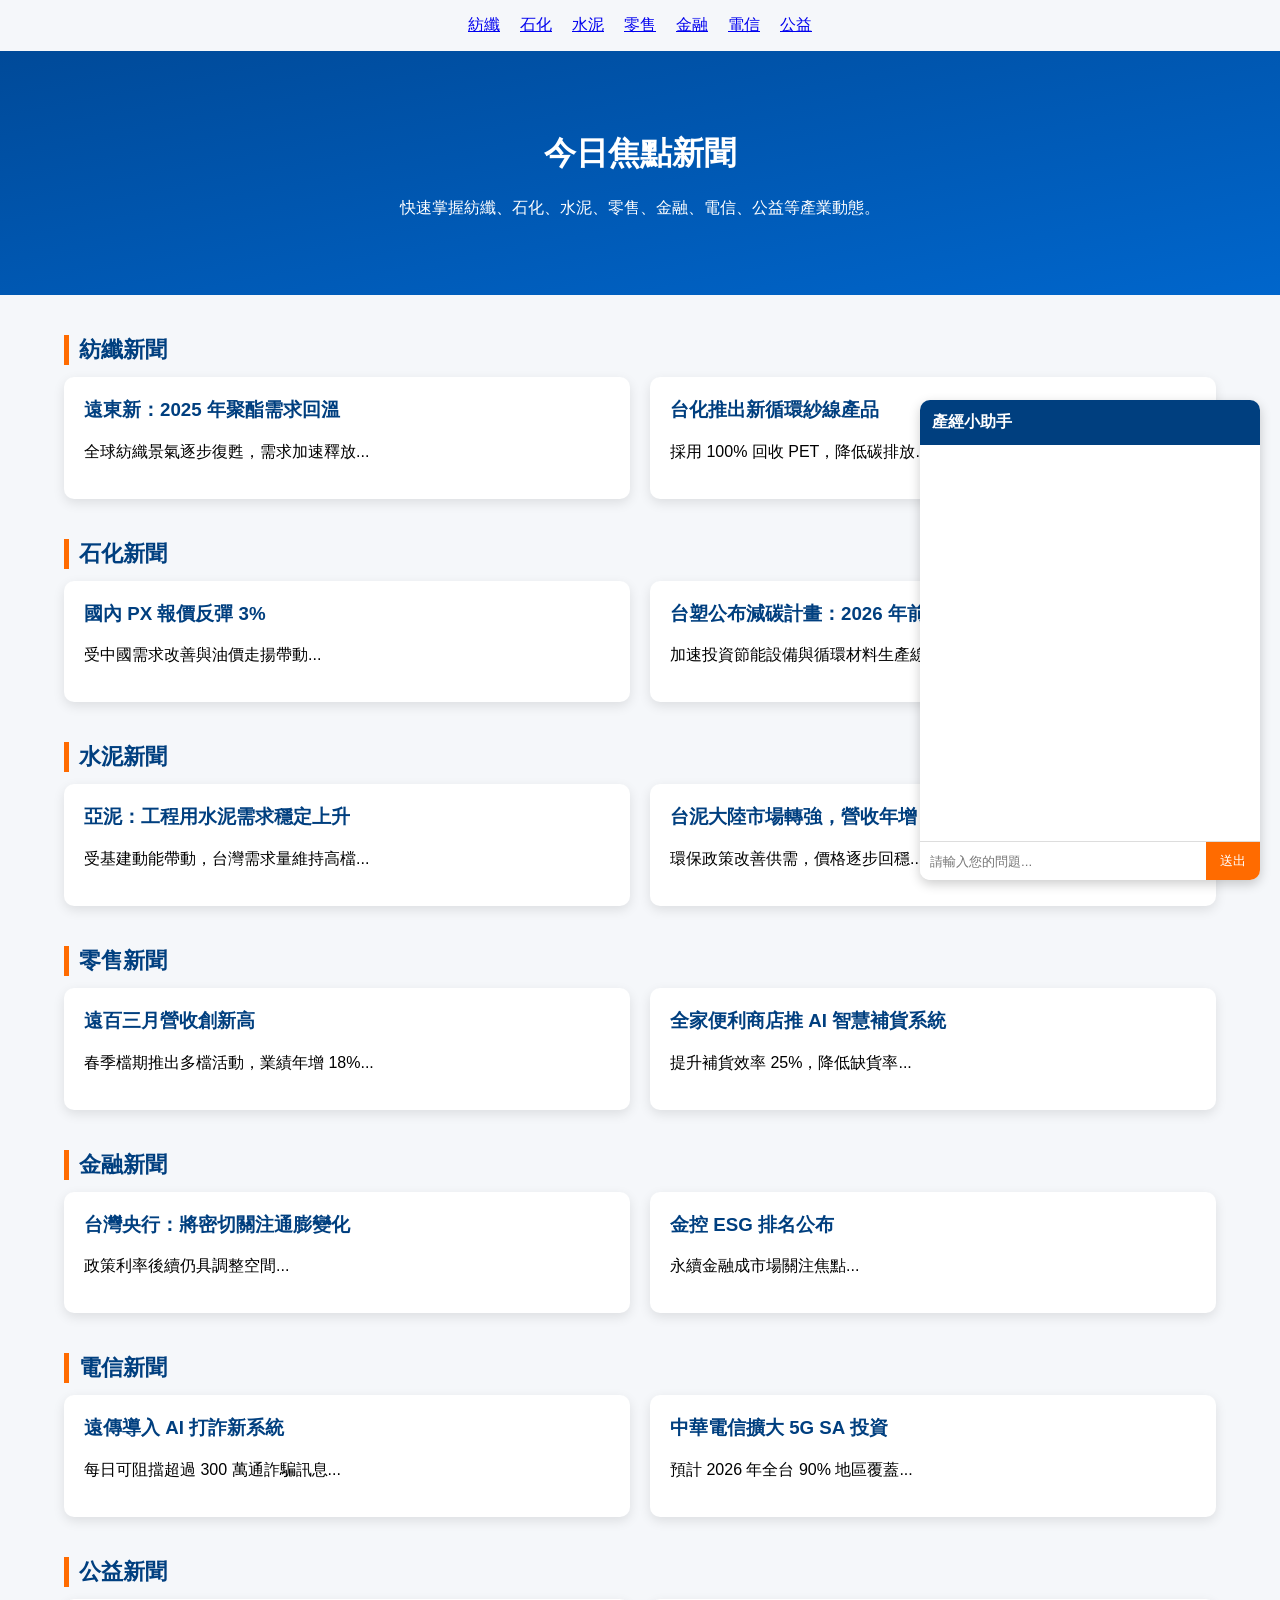
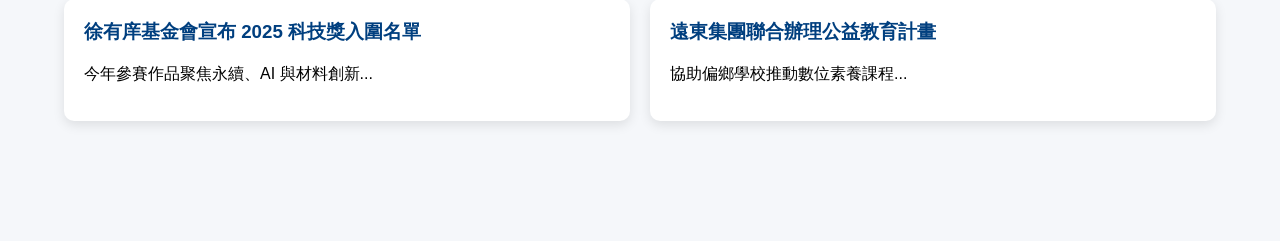
==== index.html @ e58cb291 "Update index.html" ====
<!DOCTYPE html>
<html lang="zh-Hant">
<head>
    <meta charset="UTF-8">
    <meta name="viewport" content="width=device-width, initial-scale=1.0">
    <title>遠東產經焦點新聞網</title>
    <link rel="stylesheet" href="style.css">
    <link rel="stylesheet" href="chatbot.css">
</head>
<body>

    <!-- 導覽列 -->
   <nav style="display:flex; gap:20px; margin:15px 0; justify-content:center;">
    <a href="category.html?type=紡纖" class="nav-link">紡纖</a>
    <a href="category.html?type=石化" class="nav-link">石化</a>
    <a href="category.html?type=水泥" class="nav-link">水泥</a>
    <a href="category.html?type=零售" class="nav-link">零售</a>
    <a href="category.html?type=金融" class="nav-link">金融</a>
    <a href="category.html?type=電信" class="nav-link">電信</a>
    <a href="category.html?type=公益" class="nav-link">公益</a>
</nav>


    <!-- Hero Banner -->
    <header class="hero">
        <h1>今日焦點新聞</h1>
        <p>快速掌握紡纖、石化、水泥、零售、金融、電信、公益等產業動態。</p>
    </header>

    <main class="content">

        <!-- 紡纖 -->
        <section class="news-section">
            <h2 class="section-title">紡纖新聞</h2>
            <div class="news-grid">
                <div class="news-card">
                    <h3>遠東新：2025 年聚酯需求回溫</h3>
                    <p>全球紡織景氣逐步復甦，需求加速釋放...</p>
                </div>
                <div class="news-card">
                    <h3>台化推出新循環紗線產品</h3>
                    <p>採用 100% 回收 PET，降低碳排放...</p>
                </div>
            </div>
        </section>

        <!-- 石化 -->
        <section class="news-section">
            <h2 class="section-title">石化新聞</h2>
            <div class="news-grid">
                <div class="news-card">
                    <h3>國內 PX 報價反彈 3%</h3>
                    <p>受中國需求改善與油價走揚帶動...</p>
                </div>
                <div class="news-card">
                    <h3>台塑公布減碳計畫：2026 年前減碳 15%</h3>
                    <p>加速投資節能設備與循環材料生產線...</p>
                </div>
            </div>
        </section>

        <!-- 水泥 -->
        <section class="news-section">
            <h2 class="section-title">水泥新聞</h2>
            <div class="news-grid">
                <div class="news-card">
                    <h3>亞泥：工程用水泥需求穩定上升</h3>
                    <p>受基建動能帶動，台灣需求量維持高檔...</p>
                </div>
                <div class="news-card">
                    <h3>台泥大陸市場轉強，營收年增 12%</h3>
                    <p>環保政策改善供需，價格逐步回穩...</p>
                </div>
            </div>
        </section>

        <!-- 零售 -->
        <section class="news-section">
            <h2 class="section-title">零售新聞</h2>
            <div class="news-grid">
                <div class="news-card">
                    <h3>遠百三月營收創新高</h3>
                    <p>春季檔期推出多檔活動，業績年增 18%...</p>
                </div>
                <div class="news-card">
                    <h3>全家便利商店推 AI 智慧補貨系統</h3>
                    <p>提升補貨效率 25%，降低缺貨率...</p>
                </div>
            </div>
        </section>

        <!-- 金融 -->
        <section class="news-section">
            <h2 class="section-title">金融新聞</h2>
            <div class="news-grid">
                <div class="news-card">
                    <h3>台灣央行：將密切關注通膨變化</h3>
                    <p>政策利率後續仍具調整空間...</p>
                </div>
                <div class="news-card">
                    <h3>金控 ESG 排名公布</h3>
                    <p>永續金融成市場關注焦點...</p>
                </div>
            </div>
        </section>

        <!-- 電信 -->
        <section class="news-section">
            <h2 class="section-title">電信新聞</h2>
            <div class="news-grid">
                <div class="news-card">
                    <h3>遠傳導入 AI 打詐新系統</h3>
                    <p>每日可阻擋超過 300 萬通詐騙訊息...</p>
                </div>
                <div class="news-card">
                    <h3>中華電信擴大 5G SA 投資</h3>
                    <p>預計 2026 年全台 90% 地區覆蓋...</p>
                </div>
            </div>
        </section>

        <!-- 公益 -->
        <section class="news-section">
            <h2 class="section-title">公益新聞</h2>
            <div class="news-grid">
                <div class="news-card">
                    <h3>徐有庠基金會宣布 2025 科技獎入圍名單</h3>
                    <p>今年參賽作品聚焦永續、AI 與材料創新...</p>
                </div>
                <div class="news-card">
                    <h3>遠東集團聯合辦理公益教育計畫</h3>
                    <p>協助偏鄉學校推動數位素養課程...</p>
                </div>
            </div>
        </section>

    </main>

<!-- AI Chatbot（獨立渲染，避免受主版型干擾） -->
<div id="chatbot-container-root"></div>

<script>
    // 動態注入 Chatbot HTML（避免被主版面的 flex/grid 壓縮）
    document.getElementById("chatbot-container-root").innerHTML = `
        <div class="chatbot-widget" style="
            position: fixed;
            bottom: 20px;
            right: 20px;
            width: 340px;
            height: 480px;
            background: #fff;
            border-radius: 10px;
            box-shadow: 0 4px 12px rgba(0,0,0,0.2);
            display: flex;
            flex-direction: column;
            overflow: hidden;
            z-index: 999999;
        ">
            <div class="chatbot-header"
                style="background:#003f7f;color:white;padding:12px;font-weight:bold;">
                產經小助手
            </div>
            <div class="chatbot-body" id="chatBody" style="
                flex:1;padding:12px;overflow-y:auto;background:#fff;">
            </div>
            <div class="chatbot-input" style="display:flex;border-top:1px solid #ddd;">
                <input id="userInput" placeholder="請輸入您的問題..."
                    style="flex:1;padding:10px;border:none;outline:none;">
                <button onclick="sendMessage()" style="
                    background:#ff6b00;color:white;border:none;padding:10px 14px;">
                    送出
                </button>
            </div>
        </div>
    `;
</script>

<script src="chatbot.js"></script>

</body>
</html>
---- style.css ----
/* --- Global --- */
body {
    margin: 0;
    font-family: "Noto Sans TC", sans-serif;
    background: #f5f7fa;
}

/* --- Navbar --- */
.navbar {
    display: flex;
    justify-content: space-between;
    align-items: center;
    background: #003f7f;
    padding: 12px 24px;
    color: white;
}

.nav-links a {
    color: white;
    margin-left: 16px;
    text-decoration: none;
    font-weight: 500;
}

.nav-links a:hover {
    text-decoration: underline;
}

/* --- Hero Banner --- */
.hero {
    background: linear-gradient(to bottom right, #004a99, #0066cc);
    color: white;
    text-align: center;
    padding: 60px 20px;
}

/* --- Section Title --- */
.section-title {
    font-size: 22px;
    margin-bottom: 12px;
    border-left: 5px solid #ff6b00;
    padding-left: 10px;
    color: #003f7f;
}

/* --- News Section --- */
.news-section {
    margin: 40px auto;
    width: 90%;
}

/* --- Grid --- */
.news-grid {
    display: grid;
    grid-template-columns: repeat(auto-fit, minmax(360px, 1fr));
    gap: 20px;
}

/* --- News Card --- */
.news-card {
    background: white;
    padding: 20px;
    border-radius: 10px;
    box-shadow: 0 4px 12px rgba(0,0,0,0.1);
    cursor: pointer;
    transition: transform 0.18s ease;
}

.news-card:hover {
    transform: translateY(-3px);
}

.news-card h3 {
    margin-top: 0;
    color: #003f7f;
}

/* --- Chatbot override (避免衝突) --- */
#chatbot-container-root, .chatbot-widget {
    z-index: 999999 !important;
}

/* 頁面底部空間確保 Chatbot 不擋內容 */
body::after {
    content: "";
    display: block;
    height: 80px;
}
---- chatbot.css ----
/* Chatbot Toggle Button */
#chatbot-toggle {
    position: fixed;
    bottom: 25px;
    right: 25px;
    background-color: #FF6F00;
    width: 55px;
    height: 55px;
    border-radius: 50%;
    display: flex;
    justify-content: center;
    align-items: center;
    font-size: 26px;
    color: white;
    cursor: pointer;
    box-shadow: 0px 4px 10px rgba(0,0,0,0.25);
}

/* Chatbot Window */
#chatbot-window {
    position: fixed;
    bottom: 95px;
    right: 25px;
    width: 350px;
    height: 480px;
    background: white;
    border-radius: 10px;
    box-shadow: 0 4px 15px rgba(0,0,0,0.2);
    display: flex;
    flex-direction: column;
    overflow: hidden;
}

.hidden {
    display: none;
}

/* Header */
.chat-header {
    background-color: #002D5E;
    color: white;
    padding: 12px;
    font-size: 18px;
    font-weight: bold;
    text-align: center;
}

/* Chat Body */
.chat-body {
    flex: 1;
    padding: 10px;
    overflow-y: auto;
    background-color: #f1f1f1;
}

.chat-message {
    margin-bottom: 12px;
    padding: 10px;
    border-radius: 8px;
    max-width: 85%;
}

.user {
    background-color: #FFECB3;
    align-self: flex-end;
}

.bot {
    background-color: white;
    border: 1px solid #ddd;
}

/* Input Box */
.chat-input {
    display: flex;
    align-items: center;
    padding: 10px;
    border-top: 1px solid #ddd;
    background: #fff;
}

.chat-input input {
    flex: 1;
    padding: 8px;
    font-size: 16px;
    border: 1px solid #ccc;
    border-radius: 6px;
}

.chat-input button {
    margin-left: 8px;
    padding: 8px 12px;
    background-color: #FF6F00;
    color: white;
    border: none;
    border-radius: 6px;
    cursor: pointer;
}
/* 強制讓 AI 小幫手顯示並固定在右下角 */
.chatbot-widget {
    position: fixed !important;
    bottom: 20px !important;
    right: 20px !important;
    width: 340px !important;
    height: 480px !important;
    background: #fff !important;
    border-radius: 10px !important;
    box-shadow: 0 4px 12px rgba(0, 0, 0, 0.2) !important;
    display: flex !important;
    flex-direction: column !important;
    overflow: hidden !important;
    z-index: 999999 !important;
    opacity: 1 !important;
    visibility: visible !important;
}

/* 強制讓輸入框與按鈕顯示 */
.chatbot-input {
    display: flex !important;
}

.chatbot-input input {
    flex: 1 !important;
}

/* 強制聊天內容區出現 */
.chatbot-body {
    display: block !important;
    overflow-y: auto !important;
    background: #ffffff !important;
}
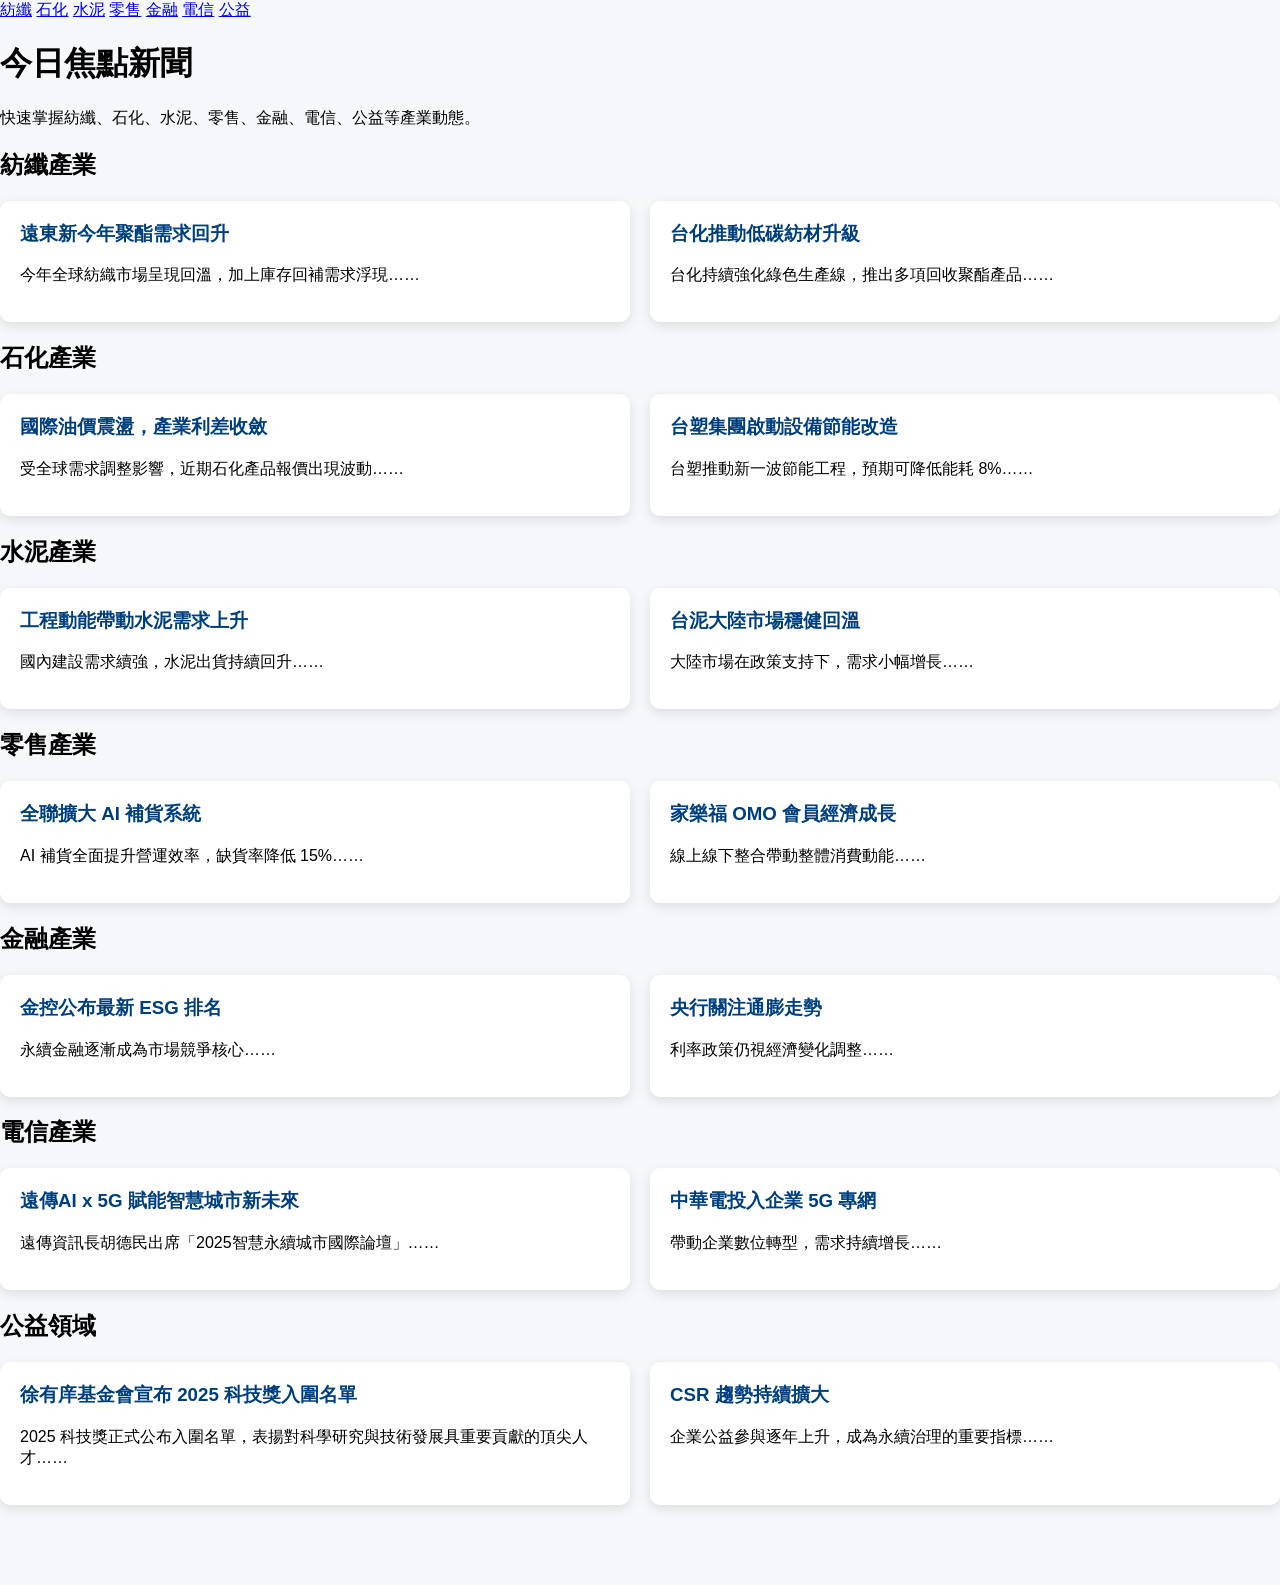
==== commit f398d4f4: "Update index.html" ====
--- a/index.html
+++ b/index.html
@@ -3,182 +3,144 @@
 <head>
     <meta charset="UTF-8">
     <meta name="viewport" content="width=device-width, initial-scale=1.0">
-    <title>遠東產經焦點新聞網</title>
+    <title>今日焦點新聞</title>
+
     <link rel="stylesheet" href="style.css">
     <link rel="stylesheet" href="chatbot.css">
 </head>
+
 <body>
 
-    <!-- 導覽列 -->
-   <nav style="display:flex; gap:20px; margin:15px 0; justify-content:center;">
-    <a href="category.html?type=紡纖" class="nav-link">紡纖</a>
-    <a href="category.html?type=石化" class="nav-link">石化</a>
-    <a href="category.html?type=水泥" class="nav-link">水泥</a>
-    <a href="category.html?type=零售" class="nav-link">零售</a>
-    <a href="category.html?type=金融" class="nav-link">金融</a>
-    <a href="category.html?type=電信" class="nav-link">電信</a>
-    <a href="category.html?type=公益" class="nav-link">公益</a>
+<!-- ======== 右上角分類選單 ======== -->
+<nav class="category-nav">
+    <a href="category.html?type=紡纖">紡纖</a>
+    <a href="category.html?type=石化">石化</a>
+    <a href="category.html?type=水泥">水泥</a>
+    <a href="category.html?type=零售">零售</a>
+    <a href="category.html?type=金融">金融</a>
+    <a href="category.html?type=電信">電信</a>
+    <a href="category.html?type=公益">公益</a>
 </nav>
 
+<!-- ======== Header ======== -->
+<header class="page-header">
+    <h1>今日焦點新聞</h1>
+    <p>快速掌握紡纖、石化、水泥、零售、金融、電信、公益等產業動態。</p>
+</header>
 
-    <!-- Hero Banner -->
-    <header class="hero">
-        <h1>今日焦點新聞</h1>
-        <p>快速掌握紡纖、石化、水泥、零售、金融、電信、公益等產業動態。</p>
-    </header>
 
-    <main class="content">
+<main>
 
-        <!-- 紡纖 -->
-        <section class="news-section">
-            <h2 class="section-title">紡纖新聞</h2>
-            <div class="news-grid">
-                <div class="news-card">
-                    <h3>遠東新：2025 年聚酯需求回溫</h3>
-                    <p>全球紡織景氣逐步復甦，需求加速釋放...</p>
-                </div>
-                <div class="news-card">
-                    <h3>台化推出新循環紗線產品</h3>
-                    <p>採用 100% 回收 PET，降低碳排放...</p>
-                </div>
-            </div>
-        </section>
+<!-- ==================== 1. 紡纖 ==================== -->
+<section class="industry-section">
+    <h2>紡纖產業</h2>
+    <div class="news-grid">
+        <div class="news-card">
+            <h3>遠東新今年聚酯需求回升</h3>
+            <p>今年全球紡織市場呈現回溫，加上庫存回補需求浮現……</p>
+        </div>
+        <div class="news-card">
+            <h3>台化推動低碳紡材升級</h3>
+            <p>台化持續強化綠色生產線，推出多項回收聚酯產品……</p>
+        </div>
+    </div>
+</section>
 
-        <!-- 石化 -->
-        <section class="news-section">
-            <h2 class="section-title">石化新聞</h2>
-            <div class="news-grid">
-                <div class="news-card">
-                    <h3>國內 PX 報價反彈 3%</h3>
-                    <p>受中國需求改善與油價走揚帶動...</p>
-                </div>
-                <div class="news-card">
-                    <h3>台塑公布減碳計畫：2026 年前減碳 15%</h3>
-                    <p>加速投資節能設備與循環材料生產線...</p>
-                </div>
-            </div>
-        </section>
+<!-- ==================== 2. 石化 ==================== -->
+<section class="industry-section">
+    <h2>石化產業</h2>
+    <div class="news-grid">
+        <div class="news-card">
+            <h3>國際油價震盪，產業利差收斂</h3>
+            <p>受全球需求調整影響，近期石化產品報價出現波動……</p>
+        </div>
+        <div class="news-card">
+            <h3>台塑集團啟動設備節能改造</h3>
+            <p>台塑推動新一波節能工程，預期可降低能耗 8%……</p>
+        </div>
+    </div>
+</section>
 
-        <!-- 水泥 -->
-        <section class="news-section">
-            <h2 class="section-title">水泥新聞</h2>
-            <div class="news-grid">
-                <div class="news-card">
-                    <h3>亞泥：工程用水泥需求穩定上升</h3>
-                    <p>受基建動能帶動，台灣需求量維持高檔...</p>
-                </div>
-                <div class="news-card">
-                    <h3>台泥大陸市場轉強，營收年增 12%</h3>
-                    <p>環保政策改善供需，價格逐步回穩...</p>
-                </div>
-            </div>
-        </section>
+<!-- ==================== 3. 水泥 ==================== -->
+<section class="industry-section">
+    <h2>水泥產業</h2>
+    <div class="news-grid">
+        <div class="news-card">
+            <h3>工程動能帶動水泥需求上升</h3>
+            <p>國內建設需求續強，水泥出貨持續回升……</p>
+        </div>
+        <div class="news-card">
+            <h3>台泥大陸市場穩健回溫</h3>
+            <p>大陸市場在政策支持下，需求小幅增長……</p>
+        </div>
+    </div>
+</section>
 
-        <!-- 零售 -->
-        <section class="news-section">
-            <h2 class="section-title">零售新聞</h2>
-            <div class="news-grid">
-                <div class="news-card">
-                    <h3>遠百三月營收創新高</h3>
-                    <p>春季檔期推出多檔活動，業績年增 18%...</p>
-                </div>
-                <div class="news-card">
-                    <h3>全家便利商店推 AI 智慧補貨系統</h3>
-                    <p>提升補貨效率 25%，降低缺貨率...</p>
-                </div>
-            </div>
-        </section>
+<!-- ==================== 4. 零售 ==================== -->
+<section class="industry-section">
+    <h2>零售產業</h2>
+    <div class="news-grid">
+        <div class="news-card">
+            <h3>全聯擴大 AI 補貨系統</h3>
+            <p>AI 補貨全面提升營運效率，缺貨率降低 15%……</p>
+        </div>
+        <div class="news-card">
+            <h3>家樂福 OMO 會員經濟成長</h3>
+            <p>線上線下整合帶動整體消費動能……</p>
+        </div>
+    </div>
+</section>
 
-        <!-- 金融 -->
-        <section class="news-section">
-            <h2 class="section-title">金融新聞</h2>
-            <div class="news-grid">
-                <div class="news-card">
-                    <h3>台灣央行：將密切關注通膨變化</h3>
-                    <p>政策利率後續仍具調整空間...</p>
-                </div>
-                <div class="news-card">
-                    <h3>金控 ESG 排名公布</h3>
-                    <p>永續金融成市場關注焦點...</p>
-                </div>
-            </div>
-        </section>
+<!-- ==================== 5. 金融 ==================== -->
+<section class="industry-section">
+    <h2>金融產業</h2>
+    <div class="news-grid">
+        <div class="news-card">
+            <h3>金控公布最新 ESG 排名</h3>
+            <p>永續金融逐漸成為市場競爭核心……</p>
+        </div>
+        <div class="news-card">
+            <h3>央行關注通膨走勢</h3>
+            <p>利率政策仍視經濟變化調整……</p>
+        </div>
+    </div>
+</section>
 
-        <!-- 電信 -->
-        <section class="news-section">
-            <h2 class="section-title">電信新聞</h2>
-            <div class="news-grid">
-                <div class="news-card">
-                    <h3>遠傳導入 AI 打詐新系統</h3>
-                    <p>每日可阻擋超過 300 萬通詐騙訊息...</p>
-                </div>
-                <div class="news-card">
-                    <h3>中華電信擴大 5G SA 投資</h3>
-                    <p>預計 2026 年全台 90% 地區覆蓋...</p>
-                </div>
-            </div>
-        </section>
+<!-- ==================== 6. 電信 ==================== -->
+<section class="industry-section">
+    <h2>電信產業</h2>
+    <div class="news-grid">
+        <div class="news-card">
+            <h3>遠傳AI x 5G 賦能智慧城市新未來</h3>
+            <p>遠傳資訊長胡德民出席「2025智慧永續城市國際論壇」……</p>
+        </div>
+        <div class="news-card">
+            <h3>中華電投入企業 5G 專網</h3>
+            <p>帶動企業數位轉型，需求持續增長……</p>
+        </div>
+    </div>
+</section>
 
-        <!-- 公益 -->
-        <section class="news-section">
-            <h2 class="section-title">公益新聞</h2>
-            <div class="news-grid">
-                <div class="news-card">
-                    <h3>徐有庠基金會宣布 2025 科技獎入圍名單</h3>
-                    <p>今年參賽作品聚焦永續、AI 與材料創新...</p>
-                </div>
-                <div class="news-card">
-                    <h3>遠東集團聯合辦理公益教育計畫</h3>
-                    <p>協助偏鄉學校推動數位素養課程...</p>
-                </div>
-            </div>
-        </section>
+<!-- ==================== 7. 公益 ==================== -->
+<section class="industry-section">
+    <h2>公益領域</h2>
+    <div class="news-grid">
+        <div class="news-card">
+            <h3>徐有庠基金會宣布 2025 科技獎入圍名單</h3>
+            <p>2025 科技獎正式公布入圍名單，表揚對科學研究與技術發展具重要貢獻的頂尖人才……</p>
+        </div>
+        <div class="news-card">
+            <h3>CSR 趨勢持續擴大</h3>
+            <p>企業公益參與逐年上升，成為永續治理的重要指標……</p>
+        </div>
+    </div>
+</section>
 
-    </main>
+</main>
 
-<!-- AI Chatbot（獨立渲染，避免受主版型干擾） -->
+<!-- ======== Chatbot Root ======== -->
 <div id="chatbot-container-root"></div>
-
-<script>
-    // 動態注入 Chatbot HTML（避免被主版面的 flex/grid 壓縮）
-    document.getElementById("chatbot-container-root").innerHTML = `
-        <div class="chatbot-widget" style="
-            position: fixed;
-            bottom: 20px;
-            right: 20px;
-            width: 340px;
-            height: 480px;
-            background: #fff;
-            border-radius: 10px;
-            box-shadow: 0 4px 12px rgba(0,0,0,0.2);
-            display: flex;
-            flex-direction: column;
-            overflow: hidden;
-            z-index: 999999;
-        ">
-            <div class="chatbot-header"
-                style="background:#003f7f;color:white;padding:12px;font-weight:bold;">
-                產經小助手
-            </div>
-            <div class="chatbot-body" id="chatBody" style="
-                flex:1;padding:12px;overflow-y:auto;background:#fff;">
-            </div>
-            <div class="chatbot-input" style="display:flex;border-top:1px solid #ddd;">
-                <input id="userInput" placeholder="請輸入您的問題..."
-                    style="flex:1;padding:10px;border:none;outline:none;">
-                <button onclick="sendMessage()" style="
-                    background:#ff6b00;color:white;border:none;padding:10px 14px;">
-                    送出
-                </button>
-            </div>
-        </div>
-    `;
-</script>
-
 <script src="chatbot.js"></script>
 
 </body>
 </html>
-
-
-
--- a/style.css
+++ b/style.css
@@ -14,13 +14,16 @@
     padding: 12px 24px;
     color: white;
 }
+.nav-link {
+    color: #ffffff;
+    text-decoration: none;
+    font-weight: bold;
+}
 
-.nav-links a {
-    color: white;
-    margin-left: 16px;
-    text-decoration: none;
-    font-weight: 500;
+.nav-link:hover {
+    text-decoration: underline;
 }
+
 
 .nav-links a:hover {
     text-decoration: underline;
@@ -86,3 +89,5 @@
     display: block;
     height: 80px;
 }
+
+
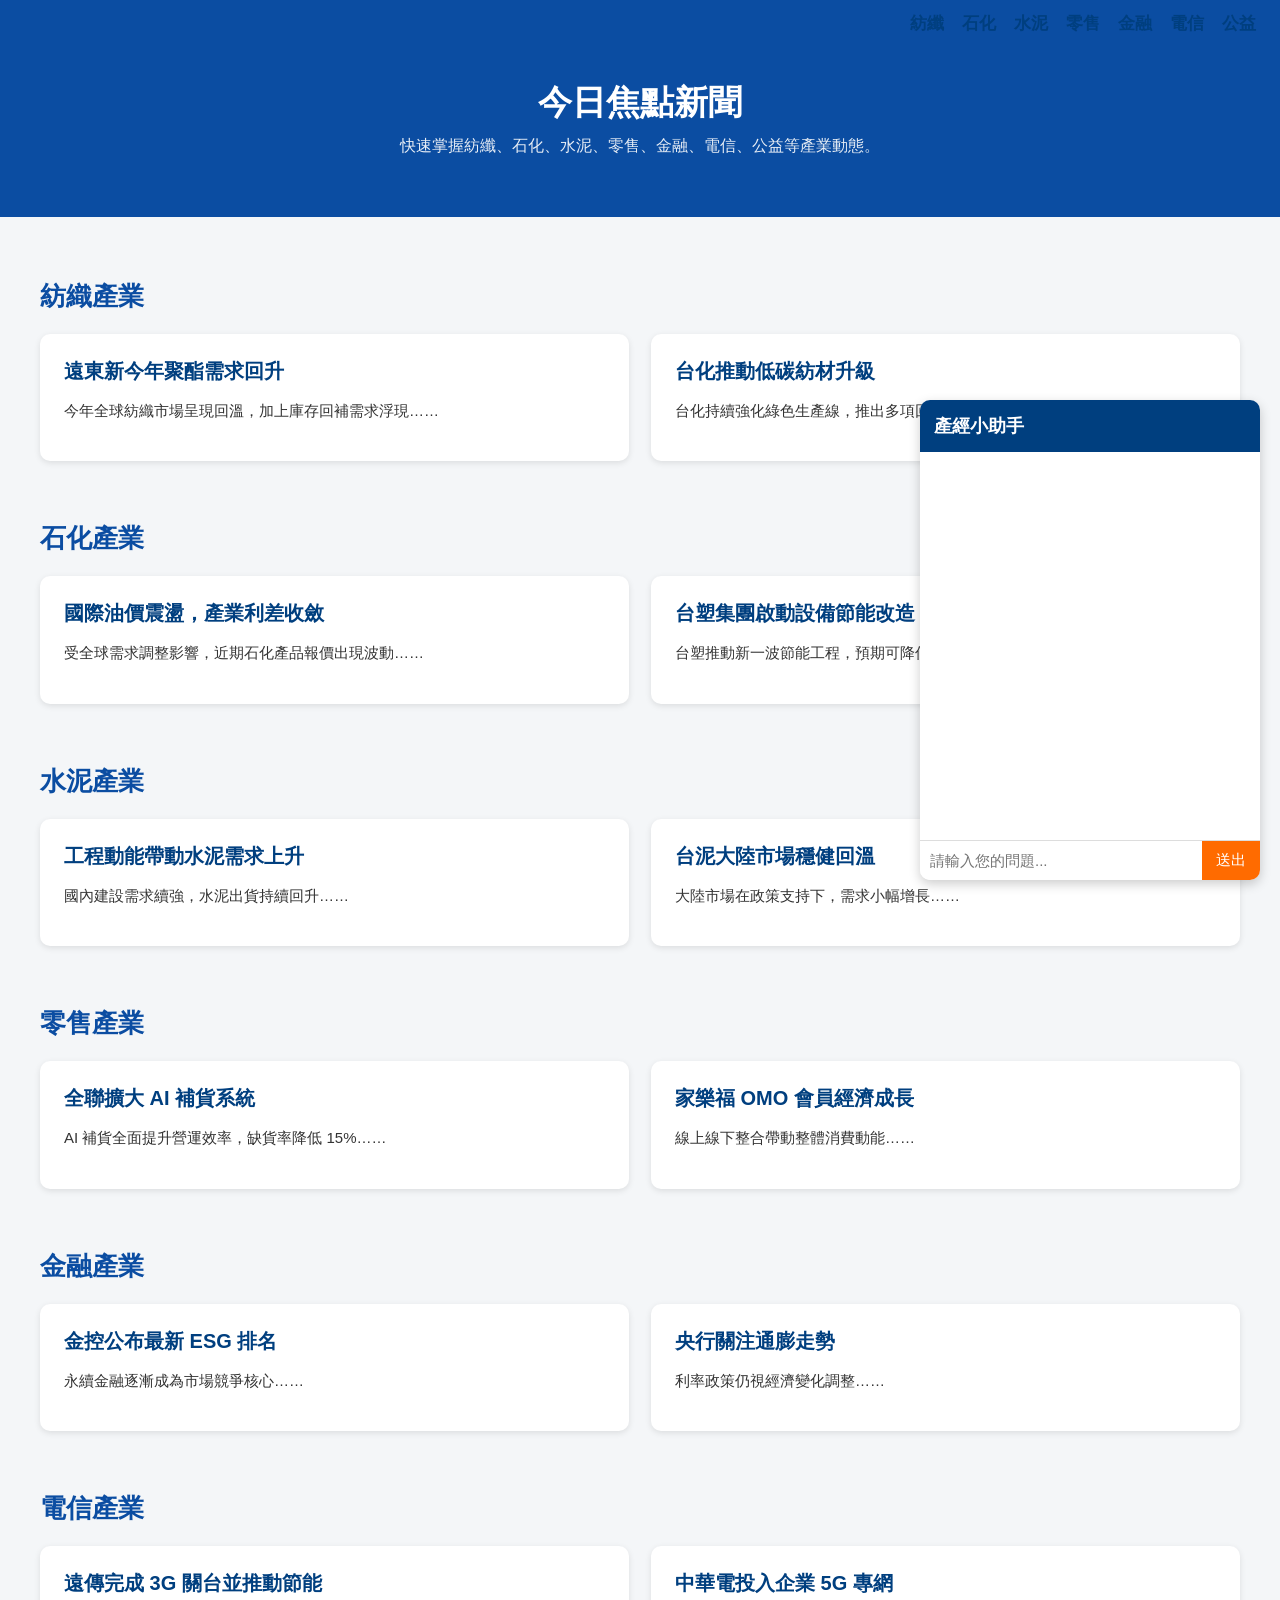
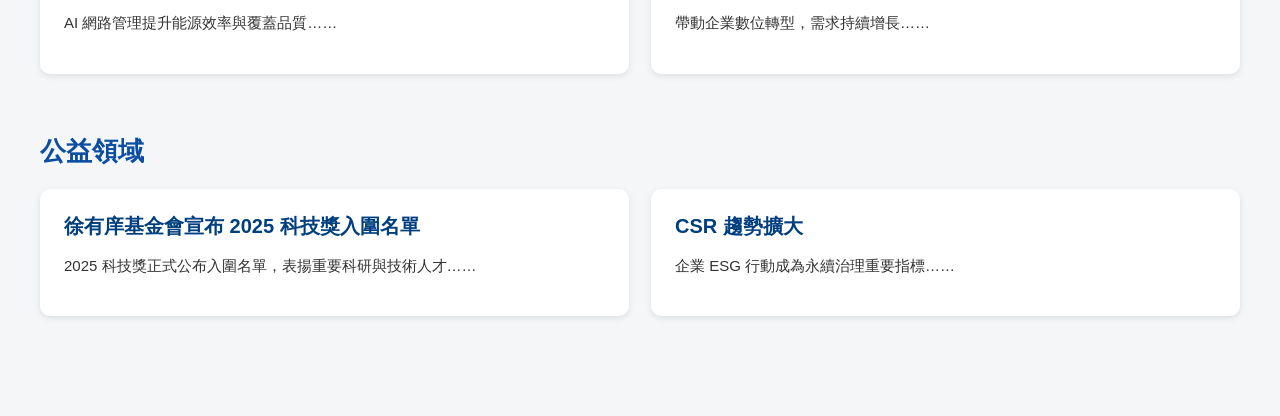
==== commit 649bf4b3: "Update index.html" ====
--- a/index.html
+++ b/index.html
@@ -22,18 +22,17 @@
     <a href="category.html?type=公益">公益</a>
 </nav>
 
-<!-- ======== Header ======== -->
+<!-- ======== 頁首（藍色背景） ======== -->
 <header class="page-header">
     <h1>今日焦點新聞</h1>
     <p>快速掌握紡纖、石化、水泥、零售、金融、電信、公益等產業動態。</p>
 </header>
 
-
 <main>
 
 <!-- ==================== 1. 紡纖 ==================== -->
 <section class="industry-section">
-    <h2>紡纖產業</h2>
+    <h2>紡織產業</h2>
     <div class="news-grid">
         <div class="news-card">
             <h3>遠東新今年聚酯需求回升</h3>
@@ -111,8 +110,8 @@
     <h2>電信產業</h2>
     <div class="news-grid">
         <div class="news-card">
-            <h3>遠傳AI x 5G 賦能智慧城市新未來</h3>
-            <p>遠傳資訊長胡德民出席「2025智慧永續城市國際論壇」……</p>
+            <h3>遠傳完成 3G 關台並推動節能</h3>
+            <p>AI 網路管理提升能源效率與覆蓋品質……</p>
         </div>
         <div class="news-card">
             <h3>中華電投入企業 5G 專網</h3>
@@ -127,19 +126,27 @@
     <div class="news-grid">
         <div class="news-card">
             <h3>徐有庠基金會宣布 2025 科技獎入圍名單</h3>
-            <p>2025 科技獎正式公布入圍名單，表揚對科學研究與技術發展具重要貢獻的頂尖人才……</p>
+            <p>2025 科技獎正式公布入圍名單，表揚重要科研與技術人才……</p>
         </div>
         <div class="news-card">
-            <h3>CSR 趨勢持續擴大</h3>
-            <p>企業公益參與逐年上升，成為永續治理的重要指標……</p>
+            <h3>CSR 趨勢擴大</h3>
+            <p>企業 ESG 行動成為永續治理重要指標……</p>
         </div>
     </div>
 </section>
 
 </main>
 
-<!-- ======== Chatbot Root ======== -->
-<div id="chatbot-container-root"></div>
+<!-- ======== Chatbot ======== -->
+<div class="chatbot-widget">
+    <div class="chatbot-header">產經小助手</div>
+    <div class="chatbot-body" id="chatBody"></div>
+    <div class="chatbot-input">
+        <input id="userInput" placeholder="請輸入您的問題...">
+        <button onclick="sendMessage()">送出</button>
+    </div>
+</div>
+
 <script src="chatbot.js"></script>
 
 </body>
--- a/style.css
+++ b/style.css
@@ -1,93 +1,189 @@
-/* --- Global --- */
+/* ===== 全站基礎設定 ===== */
 body {
+    font-family: "Noto Sans TC", sans-serif;
     margin: 0;
-    font-family: "Noto Sans TC", sans-serif;
-    background: #f5f7fa;
+    padding: 0;
+    background: #f4f6f8;
+    color: #1a1a1a;
 }
 
-/* --- Navbar --- */
-.navbar {
+/* ===== 右上角分類選單 ===== */
+.category-nav {
+    position: fixed;
+    top: 12px;
+    right: 24px;
     display: flex;
-    justify-content: space-between;
-    align-items: center;
-    background: #003f7f;
-    padding: 12px 24px;
-    color: white;
-}
-.nav-link {
-    color: #ffffff;
-    text-decoration: none;
-    font-weight: bold;
+    gap: 18px;
+    z-index: 9999;
 }
 
-.nav-link:hover {
+.category-nav a {
+    color: #003f7f;
+    font-weight: 700;
+    text-decoration: none;
+    font-size: 17px;
+}
+
+.category-nav a:hover {
     text-decoration: underline;
 }
 
-
-.nav-links a:hover {
-    text-decoration: underline;
+/* ===== Header ===== */
+.page-header {
+    background: #0b4da2;
+    padding: 80px 20px 60px 20px;
+    text-align: center;
+    color: white;
 }
 
-/* --- Hero Banner --- */
-.hero {
-    background: linear-gradient(to bottom right, #004a99, #0066cc);
-    color: white;
-    text-align: center;
-    padding: 60px 20px;
+.page-header h1 {
+    font-size: 34px;
+    font-weight: bold;
+    margin: 0 0 10px 0;
 }
 
-/* --- Section Title --- */
-.section-title {
-    font-size: 22px;
-    margin-bottom: 12px;
-    border-left: 5px solid #ff6b00;
-    padding-left: 10px;
-    color: #003f7f;
+.page-header p {
+    margin: 0;
+    font-size: 16px;
+    opacity: 0.9;
 }
 
-/* --- News Section --- */
-.news-section {
-    margin: 40px auto;
-    width: 90%;
+/* ===== 產業區塊 ===== */
+main {
+    padding: 40px 20px;
+    max-width: 1200px;
+    margin: auto;
 }
 
-/* --- Grid --- */
+.industry-section {
+    margin-bottom: 60px;
+}
+
+.industry-section h2 {
+    font-size: 26px;
+    font-weight: 700;
+    margin-bottom: 20px;
+    color: #0b4da2;
+}
+
+/* ===== 卡片布局 ===== */
 .news-grid {
     display: grid;
-    grid-template-columns: repeat(auto-fit, minmax(360px, 1fr));
-    gap: 20px;
+    grid-template-columns: repeat(2, 1fr);
+    gap: 22px;
 }
 
-/* --- News Card --- */
 .news-card {
     background: white;
-    padding: 20px;
     border-radius: 10px;
-    box-shadow: 0 4px 12px rgba(0,0,0,0.1);
-    cursor: pointer;
-    transition: transform 0.18s ease;
+    padding: 24px;
+    box-shadow: 0 2px 6px rgba(0,0,0,0.1);
+    transition: 0.2s;
 }
 
 .news-card:hover {
     transform: translateY(-3px);
+    box-shadow: 0 4px 12px rgba(0,0,0,0.15);
 }
 
 .news-card h3 {
     margin-top: 0;
+    margin-bottom: 10px;
+    font-size: 20px;
     color: #003f7f;
+    font-weight: bold;
 }
 
-/* --- Chatbot override (避免衝突) --- */
-#chatbot-container-root, .chatbot-widget {
-    z-index: 999999 !important;
+.news-card p {
+    font-size: 15px;
+    color: #333;
+    line-height: 1.5;
 }
 
-/* 頁面底部空間確保 Chatbot 不擋內容 */
-body::after {
-    content: "";
-    display: block;
-    height: 80px;
+/* ===== Chatbot ===== */
+.chatbot-widget {
+    position: fixed;
+    bottom: 24px;
+    right: 24px;
+    width: 340px;
+    height: 480px;
+    background: #fff;
+    border-radius: 14px;
+    box-shadow: 0 4px 14px rgba(0,0,0,0.25);
+    display: flex;
+    flex-direction: column;
+    z-index: 999999;
+    overflow: hidden;
 }
 
+.chatbot-header {
+    background: #003f7f;
+    color: white;
+    padding: 14px;
+    font-size: 18px;
+    font-weight: bold;
+}
 
+.chatbot-body {
+    flex: 1;
+    overflow-y: auto;
+    padding: 12px;
+}
+
+.chatbot-input {
+    display: flex;
+    border-top: 1px solid #ddd;
+}
+
+.chatbot-input input {
+    flex: 1;
+    padding: 10px;
+    border: none;
+    outline: none;
+    font-size: 15px;
+}
+
+.chatbot-input button {
+    background: #ff6b00;
+    color: white;
+    border: none;
+    padding: 10px 14px;
+    cursor: pointer;
+    font-size: 15px;
+}
+
+/* ===== Chatbot 訊息泡泡 ===== */
+.msg-user {
+    background: #e6f2ff;
+    color: #003f7f;
+    padding: 10px 14px;
+    border-radius: 8px;
+    margin-bottom: 10px;
+    align-self: flex-end;
+    max-width: 80%;
+}
+
+.msg-bot {
+    background: #f1f1f1;
+    color: #333;
+    padding: 10px 14px;
+    border-radius: 8px;
+    margin-bottom: 10px;
+    align-self: flex-start;
+    max-width: 80%;
+}
+
+/* ===== RWD 手機 ===== */
+@media (max-width: 768px) {
+    .news-grid {
+        grid-template-columns: 1fr;
+    }
+
+    .category-nav {
+        top: 10px;
+        right: 10px;
+        background: rgba(255,255,255,0.7);
+        padding: 6px 10px;
+        border-radius: 8px;
+    }
+}
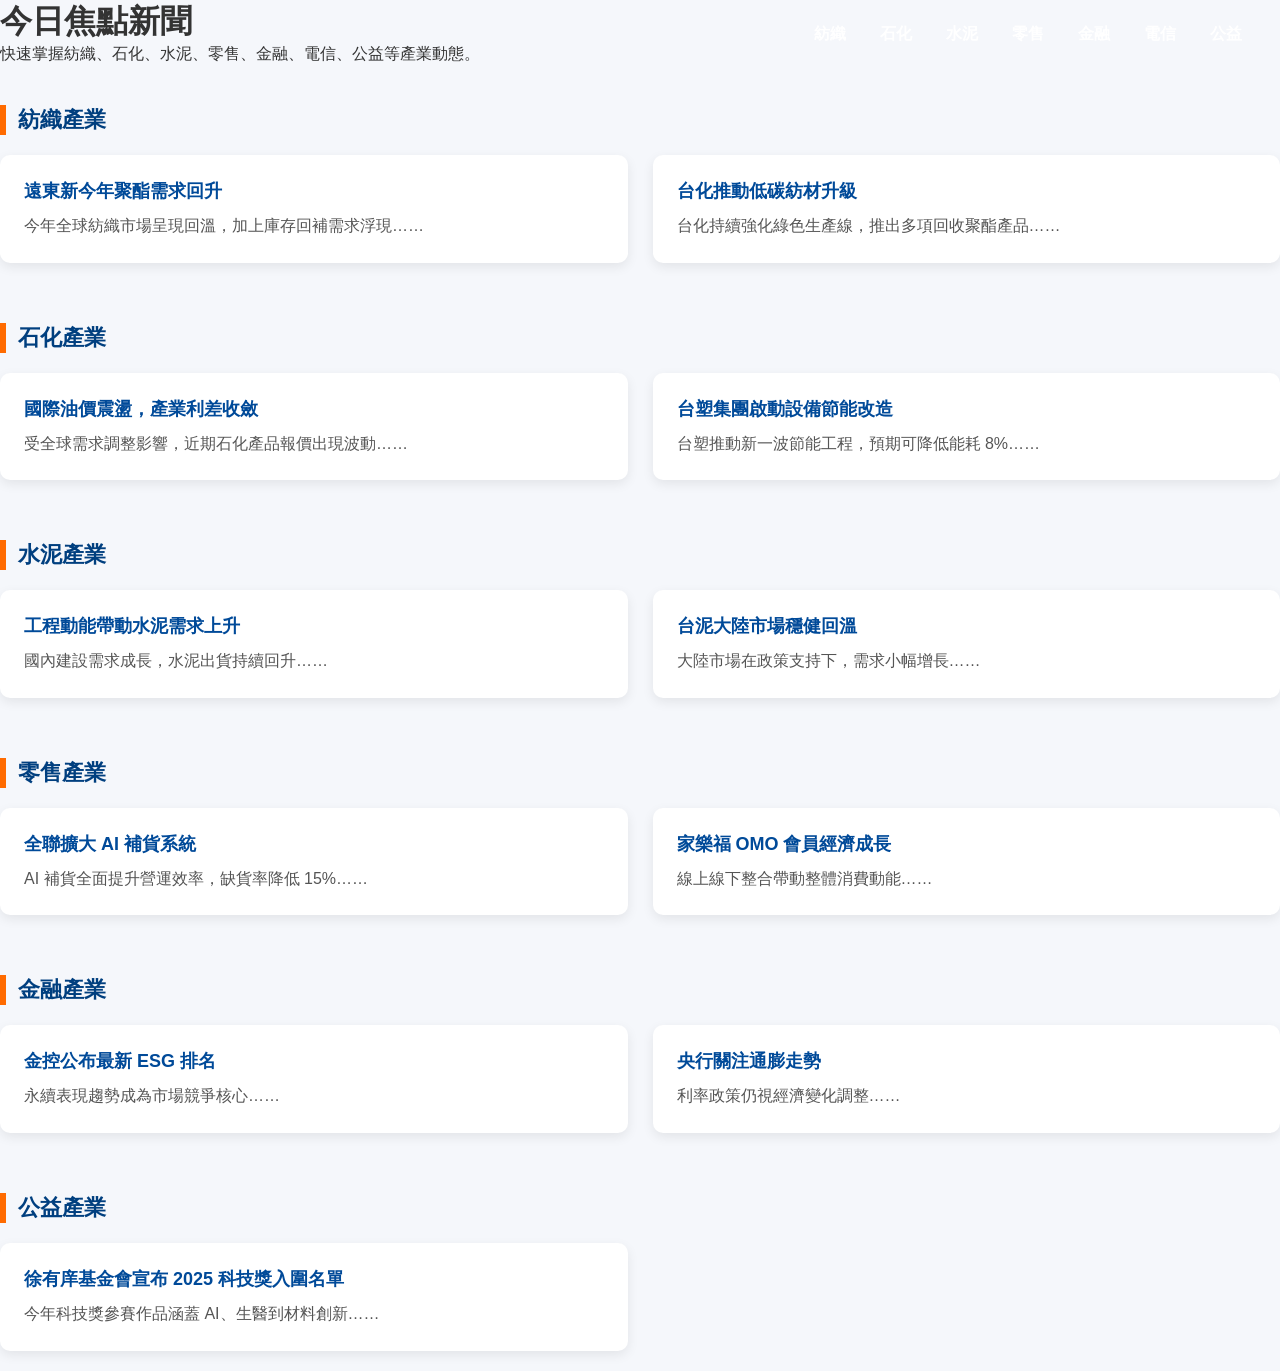
==== commit d92d92fd: "Update index.html" ====
--- a/index.html
+++ b/index.html
@@ -1,153 +1,126 @@
 <!DOCTYPE html>
 <html lang="zh-Hant">
 <head>
-    <meta charset="UTF-8">
-    <meta name="viewport" content="width=device-width, initial-scale=1.0">
+    <meta charset="UTF-8" />
+    <meta name="viewport" content="width=device-width, initial-scale=1.0" />
     <title>今日焦點新聞</title>
-
-    <link rel="stylesheet" href="style.css">
-    <link rel="stylesheet" href="chatbot.css">
+    <link rel="stylesheet" href="style.css" />
+    <link rel="stylesheet" href="chatbot.css" />
 </head>
 
 <body>
 
-<!-- ======== 右上角分類選單 ======== -->
-<nav class="category-nav">
-    <a href="category.html?type=紡纖">紡纖</a>
-    <a href="category.html?type=石化">石化</a>
-    <a href="category.html?type=水泥">水泥</a>
-    <a href="category.html?type=零售">零售</a>
-    <a href="category.html?type=金融">金融</a>
-    <a href="category.html?type=電信">電信</a>
-    <a href="category.html?type=公益">公益</a>
-</nav>
+    <!-- ============================
+         右上角分類選單
+    ============================= -->
+    <nav class="top-nav">
+        <a href="#textile">紡織</a>
+        <a href="#chemical">石化</a>
+        <a href="#cement">水泥</a>
+        <a href="#retail">零售</a>
+        <a href="#finance">金融</a>
+        <a href="#telecom">電信</a>
+        <a href="#public">公益</a>
+    </nav>
 
-<!-- ======== 頁首（藍色背景） ======== -->
-<header class="page-header">
-    <h1>今日焦點新聞</h1>
-    <p>快速掌握紡纖、石化、水泥、零售、金融、電信、公益等產業動態。</p>
-</header>
+    <!-- Header -->
+    <header class="main-header">
+        <h1>今日焦點新聞</h1>
+        <p>快速掌握紡織、石化、水泥、零售、金融、電信、公益等產業動態。</p>
+    </header>
 
-<main>
+    <main>
 
-<!-- ==================== 1. 紡纖 ==================== -->
-<section class="industry-section">
-    <h2>紡織產業</h2>
-    <div class="news-grid">
-        <div class="news-card">
-            <h3>遠東新今年聚酯需求回升</h3>
-            <p>今年全球紡織市場呈現回溫，加上庫存回補需求浮現……</p>
-        </div>
-        <div class="news-card">
-            <h3>台化推動低碳紡材升級</h3>
-            <p>台化持續強化綠色生產線，推出多項回收聚酯產品……</p>
-        </div>
-    </div>
-</section>
+        <!-- 紡織 -->
+        <section id="textile">
+            <h2 class="section-title">紡織產業</h2>
+            <div class="news-grid">
+                <div class="news-card">
+                    <h3>遠東新今年聚酯需求回升</h3>
+                    <p>今年全球紡織市場呈現回溫，加上庫存回補需求浮現……</p>
+                </div>
+                <div class="news-card">
+                    <h3>台化推動低碳紡材升級</h3>
+                    <p>台化持續強化綠色生產線，推出多項回收聚酯產品……</p>
+                </div>
+            </div>
+        </section>
 
-<!-- ==================== 2. 石化 ==================== -->
-<section class="industry-section">
-    <h2>石化產業</h2>
-    <div class="news-grid">
-        <div class="news-card">
-            <h3>國際油價震盪，產業利差收斂</h3>
-            <p>受全球需求調整影響，近期石化產品報價出現波動……</p>
-        </div>
-        <div class="news-card">
-            <h3>台塑集團啟動設備節能改造</h3>
-            <p>台塑推動新一波節能工程，預期可降低能耗 8%……</p>
-        </div>
-    </div>
-</section>
+        <!-- 石化 -->
+        <section id="chemical">
+            <h2 class="section-title">石化產業</h2>
+            <div class="news-grid">
+                <div class="news-card">
+                    <h3>國際油價震盪，產業利差收斂</h3>
+                    <p>受全球需求調整影響，近期石化產品報價出現波動……</p>
+                </div>
+                <div class="news-card">
+                    <h3>台塑集團啟動設備節能改造</h3>
+                    <p>台塑推動新一波節能工程，預期可降低能耗 8%……</p>
+                </div>
+            </div>
+        </section>
 
-<!-- ==================== 3. 水泥 ==================== -->
-<section class="industry-section">
-    <h2>水泥產業</h2>
-    <div class="news-grid">
-        <div class="news-card">
-            <h3>工程動能帶動水泥需求上升</h3>
-            <p>國內建設需求續強，水泥出貨持續回升……</p>
-        </div>
-        <div class="news-card">
-            <h3>台泥大陸市場穩健回溫</h3>
-            <p>大陸市場在政策支持下，需求小幅增長……</p>
-        </div>
-    </div>
-</section>
+        <!-- 水泥 -->
+        <section id="cement">
+            <h2 class="section-title">水泥產業</h2>
+            <div class="news-grid">
+                <div class="news-card">
+                    <h3>工程動能帶動水泥需求上升</h3>
+                    <p>國內建設需求成長，水泥出貨持續回升……</p>
+                </div>
+                <div class="news-card">
+                    <h3>台泥大陸市場穩健回溫</h3>
+                    <p>大陸市場在政策支持下，需求小幅增長……</p>
+                </div>
+            </div>
+        </section>
 
-<!-- ==================== 4. 零售 ==================== -->
-<section class="industry-section">
-    <h2>零售產業</h2>
-    <div class="news-grid">
-        <div class="news-card">
-            <h3>全聯擴大 AI 補貨系統</h3>
-            <p>AI 補貨全面提升營運效率，缺貨率降低 15%……</p>
-        </div>
-        <div class="news-card">
-            <h3>家樂福 OMO 會員經濟成長</h3>
-            <p>線上線下整合帶動整體消費動能……</p>
-        </div>
-    </div>
-</section>
+        <!-- 零售 -->
+        <section id="retail">
+            <h2 class="section-title">零售產業</h2>
+            <div class="news-grid">
+                <div class="news-card">
+                    <h3>全聯擴大 AI 補貨系統</h3>
+                    <p>AI 補貨全面提升營運效率，缺貨率降低 15%……</p>
+                </div>
+                <div class="news-card">
+                    <h3>家樂福 OMO 會員經濟成長</h3>
+                    <p>線上線下整合帶動整體消費動能……</p>
+                </div>
+            </div>
+        </section>
 
-<!-- ==================== 5. 金融 ==================== -->
-<section class="industry-section">
-    <h2>金融產業</h2>
-    <div class="news-grid">
-        <div class="news-card">
-            <h3>金控公布最新 ESG 排名</h3>
-            <p>永續金融逐漸成為市場競爭核心……</p>
-        </div>
-        <div class="news-card">
-            <h3>央行關注通膨走勢</h3>
-            <p>利率政策仍視經濟變化調整……</p>
-        </div>
-    </div>
-</section>
+        <!-- 金融 -->
+        <section id="finance">
+            <h2 class="section-title">金融產業</h2>
+            <div class="news-grid">
+                <div class="news-card">
+                    <h3>金控公布最新 ESG 排名</h3>
+                    <p>永續表現趨勢成為市場競爭核心……</p>
+                </div>
+                <div class="news-card">
+                    <h3>央行關注通膨走勢</h3>
+                    <p>利率政策仍視經濟變化調整……</p>
+                </div>
+            </div>
+        </section>
 
-<!-- ==================== 6. 電信 ==================== -->
-<section class="industry-section">
-    <h2>電信產業</h2>
-    <div class="news-grid">
-        <div class="news-card">
-            <h3>遠傳完成 3G 關台並推動節能</h3>
-            <p>AI 網路管理提升能源效率與覆蓋品質……</p>
-        </div>
-        <div class="news-card">
-            <h3>中華電投入企業 5G 專網</h3>
-            <p>帶動企業數位轉型，需求持續增長……</p>
-        </div>
-    </div>
-</section>
+        <!-- 公益 -->
+        <section id="public">
+            <h2 class="section-title">公益產業</h2>
+            <div class="news-grid">
+                <div class="news-card">
+                    <h3>徐有庠基金會宣布 2025 科技獎入圍名單</h3>
+                    <p>今年科技獎參賽作品涵蓋 AI、生醫到材料創新……</p>
+                </div>
+            </div>
+        </section>
 
-<!-- ==================== 7. 公益 ==================== -->
-<section class="industry-section">
-    <h2>公益領域</h2>
-    <div class="news-grid">
-        <div class="news-card">
-            <h3>徐有庠基金會宣布 2025 科技獎入圍名單</h3>
-            <p>2025 科技獎正式公布入圍名單，表揚重要科研與技術人才……</p>
-        </div>
-        <div class="news-card">
-            <h3>CSR 趨勢擴大</h3>
-            <p>企業 ESG 行動成為永續治理重要指標……</p>
-        </div>
-    </div>
-</section>
+    </main>
 
-</main>
-
-<!-- ======== Chatbot ======== -->
-<div class="chatbot-widget">
-    <div class="chatbot-header">產經小助手</div>
-    <div class="chatbot-body" id="chatBody"></div>
-    <div class="chatbot-input">
-        <input id="userInput" placeholder="請輸入您的問題...">
-        <button onclick="sendMessage()">送出</button>
-    </div>
-</div>
-
-<script src="chatbot.js"></script>
+    <!-- Chatbot -->
+    <script src="chatbot.js"></script>
 
 </body>
 </html>
--- a/style.css
+++ b/style.css
@@ -1,133 +1,145 @@
-/* ===== 全站基礎設定 ===== */
-body {
-    font-family: "Noto Sans TC", sans-serif;
+/* ================================
+   全站 Reset
+================================ */
+* {
     margin: 0;
     padding: 0;
-    background: #f4f6f8;
-    color: #1a1a1a;
-}
-
-/* ===== 右上角分類選單 ===== */
-.category-nav {
-    position: fixed;
-    top: 12px;
-    right: 24px;
+    box-sizing: border-box;
+    font-family: "Noto Sans TC", sans-serif;
+}
+
+body {
+    background: #f5f7fb;
+    color: #333;
+}
+
+/* ================================
+   右上角分類選單（白字）
+================================ */
+.top-nav {
+    position: absolute;
+    top: 20px;
+    right: 30px;
     display: flex;
     gap: 18px;
-    z-index: 9999;
-}
-
-.category-nav a {
-    color: #003f7f;
+}
+
+.top-nav a {
     font-weight: 700;
+    font-size: 16px;
+    color: #ffffff;  /* 白字 */
     text-decoration: none;
-    font-size: 17px;
-}
-
-.category-nav a:hover {
-    text-decoration: underline;
-}
-
-/* ===== Header ===== */
-.page-header {
-    background: #0b4da2;
-    padding: 80px 20px 60px 20px;
+    padding: 4px 8px;
+    border-radius: 4px;
+    transition: 0.2s ease;
+}
+
+.top-nav a:hover {
+    background: rgba(255,255,255,0.2); 
+    color: #ffffff;
+}
+
+
+/* ================================
+   頁首（藍色區塊）
+================================ */
+.header {
+    width: 100%;
+    background: linear-gradient(135deg, #004a99, #0066cc);
+    padding: 80px 20px 70px;
+    color: white;
     text-align: center;
-    color: white;
-}
-
-.page-header h1 {
-    font-size: 34px;
-    font-weight: bold;
-    margin: 0 0 10px 0;
-}
-
-.page-header p {
-    margin: 0;
+}
+
+.header h1 {
+    font-size: 36px;
+    font-weight: 800;
+}
+
+.header p {
+    margin-top: 10px;
     font-size: 16px;
     opacity: 0.9;
 }
 
-/* ===== 產業區塊 ===== */
-main {
-    padding: 40px 20px;
-    max-width: 1200px;
-    margin: auto;
-}
-
-.industry-section {
-    margin-bottom: 60px;
-}
-
-.industry-section h2 {
-    font-size: 26px;
-    font-weight: 700;
-    margin-bottom: 20px;
-    color: #0b4da2;
-}
-
-/* ===== 卡片布局 ===== */
+/* ================================
+   Section 標題
+================================ */
+.section-title {
+    font-size: 22px;
+    font-weight: 900;
+    color: #003f7f;
+    border-left: 6px solid #ff6b00;
+    padding-left: 12px;
+    margin: 40px 0 20px;
+}
+
+/* ================================
+   新聞卡片排版
+================================ */
 .news-grid {
     display: grid;
-    grid-template-columns: repeat(2, 1fr);
-    gap: 22px;
+    grid-template-columns: 1fr 1fr;
+    gap: 25px;
+    padding-bottom: 20px;
 }
 
 .news-card {
     background: white;
+    padding: 24px;
     border-radius: 10px;
-    padding: 24px;
-    box-shadow: 0 2px 6px rgba(0,0,0,0.1);
-    transition: 0.2s;
+    box-shadow: 0 4px 12px rgba(0,0,0,0.08);
+    transition: 0.25s ease;
 }
 
 .news-card:hover {
-    transform: translateY(-3px);
-    box-shadow: 0 4px 12px rgba(0,0,0,0.15);
+    transform: translateY(-4px);
+    box-shadow: 0 6px 16px rgba(0,0,0,0.12);
 }
 
 .news-card h3 {
-    margin-top: 0;
+    font-size: 18px;
+    font-weight: 700;
+    color: #004a99;
     margin-bottom: 10px;
-    font-size: 20px;
-    color: #003f7f;
-    font-weight: bold;
 }
 
 .news-card p {
-    font-size: 15px;
-    color: #333;
-    line-height: 1.5;
-}
-
-/* ===== Chatbot ===== */
+    color: #555;
+    line-height: 1.6;
+}
+
+/* ================================
+   Chatbot 對話框
+================================ */
 .chatbot-widget {
     position: fixed;
-    bottom: 24px;
-    right: 24px;
+    bottom: 20px;
+    right: 20px;
     width: 340px;
     height: 480px;
-    background: #fff;
-    border-radius: 14px;
-    box-shadow: 0 4px 14px rgba(0,0,0,0.25);
+    background: white;
+    border-radius: 12px;
+    box-shadow: 0 4px 14px rgba(0,0,0,0.2);
     display: flex;
     flex-direction: column;
-    z-index: 999999;
     overflow: hidden;
+    z-index: 9999;
 }
 
 .chatbot-header {
     background: #003f7f;
     color: white;
     padding: 14px;
-    font-size: 18px;
-    font-weight: bold;
+    font-size: 16px;
+    font-weight: 800;
 }
 
 .chatbot-body {
     flex: 1;
+    padding: 14px;
     overflow-y: auto;
-    padding: 12px;
+    background: #fff;
 }
 
 .chatbot-input {
@@ -140,7 +152,6 @@
     padding: 10px;
     border: none;
     outline: none;
-    font-size: 15px;
 }
 
 .chatbot-input button {
@@ -148,42 +159,50 @@
     color: white;
     border: none;
     padding: 10px 14px;
+    font-weight: bold;
     cursor: pointer;
-    font-size: 15px;
-}
-
-/* ===== Chatbot 訊息泡泡 ===== */
+}
+
+/* Chatbot 訊息泡泡 */
 .msg-user {
-    background: #e6f2ff;
-    color: #003f7f;
+    background: #e6f1ff;
     padding: 10px 14px;
-    border-radius: 8px;
-    margin-bottom: 10px;
+    border-radius: 10px;
+    margin: 8px 0;
     align-self: flex-end;
-    max-width: 80%;
+    max-width: 85%;
 }
 
 .msg-bot {
-    background: #f1f1f1;
-    color: #333;
+    background: #f0f0f0;
     padding: 10px 14px;
-    border-radius: 8px;
-    margin-bottom: 10px;
+    border-radius: 10px;
+    margin: 8px 0;
     align-self: flex-start;
-    max-width: 80%;
-}
-
-/* ===== RWD 手機 ===== */
+    max-width: 85%;
+}
+
+/* ================================
+   手機 RWD
+================================ */
 @media (max-width: 768px) {
     .news-grid {
         grid-template-columns: 1fr;
     }
 
-    .category-nav {
+    .top-nav {
         top: 10px;
         right: 10px;
-        background: rgba(255,255,255,0.7);
-        padding: 6px 10px;
-        border-radius: 8px;
-    }
-}
+        gap: 12px;
+    }
+
+    .top-nav a {
+        font-size: 14px;
+    }
+
+    .chatbot-widget {
+        width: 90%;
+        right: 5%;
+    }
+}
+
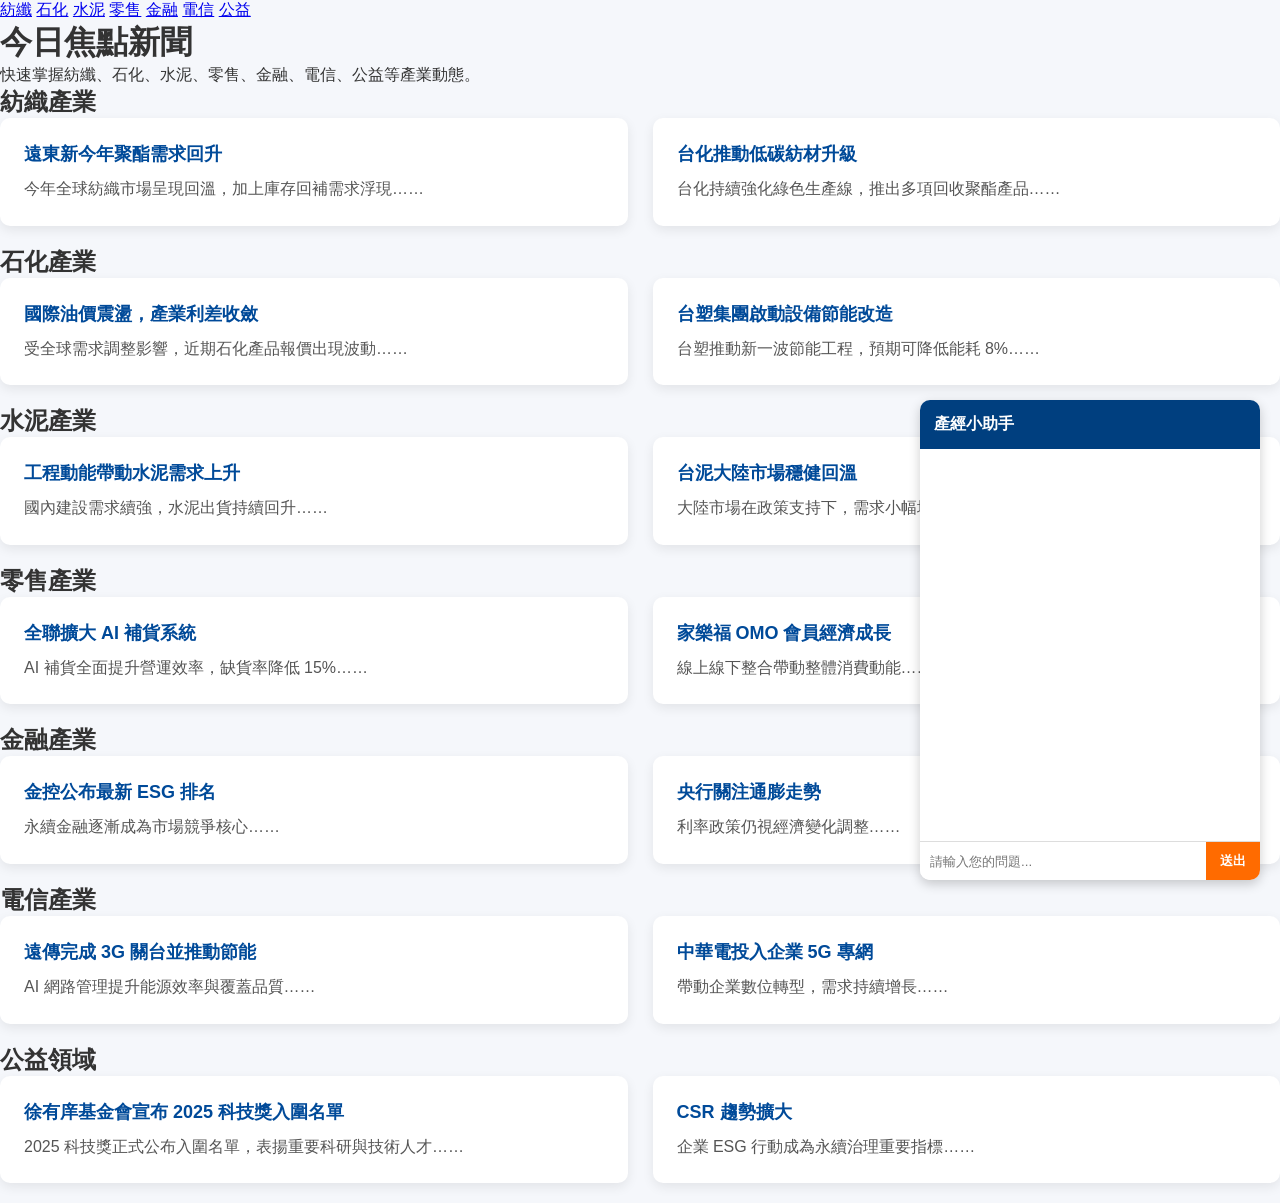
==== commit 7c2de14f: "Update index.html" ====
--- a/index.html
+++ b/index.html
@@ -1,126 +1,153 @@
 <!DOCTYPE html>
 <html lang="zh-Hant">
 <head>
-    <meta charset="UTF-8" />
-    <meta name="viewport" content="width=device-width, initial-scale=1.0" />
+    <meta charset="UTF-8">
+    <meta name="viewport" content="width=device-width, initial-scale=1.0">
     <title>今日焦點新聞</title>
-    <link rel="stylesheet" href="style.css" />
-    <link rel="stylesheet" href="chatbot.css" />
+
+    <link rel="stylesheet" href="style.css">
+    <link rel="stylesheet" href="chatbot.css">
 </head>
 
 <body>
 
-    <!-- ============================
-         右上角分類選單
-    ============================= -->
-    <nav class="top-nav">
-        <a href="#textile">紡織</a>
-        <a href="#chemical">石化</a>
-        <a href="#cement">水泥</a>
-        <a href="#retail">零售</a>
-        <a href="#finance">金融</a>
-        <a href="#telecom">電信</a>
-        <a href="#public">公益</a>
-    </nav>
+<!-- ======== 右上角分類選單 ======== -->
+<nav class="category-nav">
+    <a href="category.html?type=紡纖">紡纖</a>
+    <a href="category.html?type=石化">石化</a>
+    <a href="category.html?type=水泥">水泥</a>
+    <a href="category.html?type=零售">零售</a>
+    <a href="category.html?type=金融">金融</a>
+    <a href="category.html?type=電信">電信</a>
+    <a href="category.html?type=公益">公益</a>
+</nav>
 
-    <!-- Header -->
-    <header class="main-header">
-        <h1>今日焦點新聞</h1>
-        <p>快速掌握紡織、石化、水泥、零售、金融、電信、公益等產業動態。</p>
-    </header>
+<!-- ======== 頁首（藍色背景） ======== -->
+<header class="page-header">
+    <h1>今日焦點新聞</h1>
+    <p>快速掌握紡纖、石化、水泥、零售、金融、電信、公益等產業動態。</p>
+</header>
 
-    <main>
+<main>
 
-        <!-- 紡織 -->
-        <section id="textile">
-            <h2 class="section-title">紡織產業</h2>
-            <div class="news-grid">
-                <div class="news-card">
-                    <h3>遠東新今年聚酯需求回升</h3>
-                    <p>今年全球紡織市場呈現回溫，加上庫存回補需求浮現……</p>
-                </div>
-                <div class="news-card">
-                    <h3>台化推動低碳紡材升級</h3>
-                    <p>台化持續強化綠色生產線，推出多項回收聚酯產品……</p>
-                </div>
-            </div>
-        </section>
+<!-- ==================== 1. 紡纖 ==================== -->
+<section class="industry-section">
+    <h2>紡織產業</h2>
+    <div class="news-grid">
+        <div class="news-card">
+            <h3>遠東新今年聚酯需求回升</h3>
+            <p>今年全球紡織市場呈現回溫，加上庫存回補需求浮現……</p>
+        </div>
+        <div class="news-card">
+            <h3>台化推動低碳紡材升級</h3>
+            <p>台化持續強化綠色生產線，推出多項回收聚酯產品……</p>
+        </div>
+    </div>
+</section>
 
-        <!-- 石化 -->
-        <section id="chemical">
-            <h2 class="section-title">石化產業</h2>
-            <div class="news-grid">
-                <div class="news-card">
-                    <h3>國際油價震盪，產業利差收斂</h3>
-                    <p>受全球需求調整影響，近期石化產品報價出現波動……</p>
-                </div>
-                <div class="news-card">
-                    <h3>台塑集團啟動設備節能改造</h3>
-                    <p>台塑推動新一波節能工程，預期可降低能耗 8%……</p>
-                </div>
-            </div>
-        </section>
+<!-- ==================== 2. 石化 ==================== -->
+<section class="industry-section">
+    <h2>石化產業</h2>
+    <div class="news-grid">
+        <div class="news-card">
+            <h3>國際油價震盪，產業利差收斂</h3>
+            <p>受全球需求調整影響，近期石化產品報價出現波動……</p>
+        </div>
+        <div class="news-card">
+            <h3>台塑集團啟動設備節能改造</h3>
+            <p>台塑推動新一波節能工程，預期可降低能耗 8%……</p>
+        </div>
+    </div>
+</section>
 
-        <!-- 水泥 -->
-        <section id="cement">
-            <h2 class="section-title">水泥產業</h2>
-            <div class="news-grid">
-                <div class="news-card">
-                    <h3>工程動能帶動水泥需求上升</h3>
-                    <p>國內建設需求成長，水泥出貨持續回升……</p>
-                </div>
-                <div class="news-card">
-                    <h3>台泥大陸市場穩健回溫</h3>
-                    <p>大陸市場在政策支持下，需求小幅增長……</p>
-                </div>
-            </div>
-        </section>
+<!-- ==================== 3. 水泥 ==================== -->
+<section class="industry-section">
+    <h2>水泥產業</h2>
+    <div class="news-grid">
+        <div class="news-card">
+            <h3>工程動能帶動水泥需求上升</h3>
+            <p>國內建設需求續強，水泥出貨持續回升……</p>
+        </div>
+        <div class="news-card">
+            <h3>台泥大陸市場穩健回溫</h3>
+            <p>大陸市場在政策支持下，需求小幅增長……</p>
+        </div>
+    </div>
+</section>
 
-        <!-- 零售 -->
-        <section id="retail">
-            <h2 class="section-title">零售產業</h2>
-            <div class="news-grid">
-                <div class="news-card">
-                    <h3>全聯擴大 AI 補貨系統</h3>
-                    <p>AI 補貨全面提升營運效率，缺貨率降低 15%……</p>
-                </div>
-                <div class="news-card">
-                    <h3>家樂福 OMO 會員經濟成長</h3>
-                    <p>線上線下整合帶動整體消費動能……</p>
-                </div>
-            </div>
-        </section>
+<!-- ==================== 4. 零售 ==================== -->
+<section class="industry-section">
+    <h2>零售產業</h2>
+    <div class="news-grid">
+        <div class="news-card">
+            <h3>全聯擴大 AI 補貨系統</h3>
+            <p>AI 補貨全面提升營運效率，缺貨率降低 15%……</p>
+        </div>
+        <div class="news-card">
+            <h3>家樂福 OMO 會員經濟成長</h3>
+            <p>線上線下整合帶動整體消費動能……</p>
+        </div>
+    </div>
+</section>
 
-        <!-- 金融 -->
-        <section id="finance">
-            <h2 class="section-title">金融產業</h2>
-            <div class="news-grid">
-                <div class="news-card">
-                    <h3>金控公布最新 ESG 排名</h3>
-                    <p>永續表現趨勢成為市場競爭核心……</p>
-                </div>
-                <div class="news-card">
-                    <h3>央行關注通膨走勢</h3>
-                    <p>利率政策仍視經濟變化調整……</p>
-                </div>
-            </div>
-        </section>
+<!-- ==================== 5. 金融 ==================== -->
+<section class="industry-section">
+    <h2>金融產業</h2>
+    <div class="news-grid">
+        <div class="news-card">
+            <h3>金控公布最新 ESG 排名</h3>
+            <p>永續金融逐漸成為市場競爭核心……</p>
+        </div>
+        <div class="news-card">
+            <h3>央行關注通膨走勢</h3>
+            <p>利率政策仍視經濟變化調整……</p>
+        </div>
+    </div>
+</section>
 
-        <!-- 公益 -->
-        <section id="public">
-            <h2 class="section-title">公益產業</h2>
-            <div class="news-grid">
-                <div class="news-card">
-                    <h3>徐有庠基金會宣布 2025 科技獎入圍名單</h3>
-                    <p>今年科技獎參賽作品涵蓋 AI、生醫到材料創新……</p>
-                </div>
-            </div>
-        </section>
+<!-- ==================== 6. 電信 ==================== -->
+<section class="industry-section">
+    <h2>電信產業</h2>
+    <div class="news-grid">
+        <div class="news-card">
+            <h3>遠傳完成 3G 關台並推動節能</h3>
+            <p>AI 網路管理提升能源效率與覆蓋品質……</p>
+        </div>
+        <div class="news-card">
+            <h3>中華電投入企業 5G 專網</h3>
+            <p>帶動企業數位轉型，需求持續增長……</p>
+        </div>
+    </div>
+</section>
 
-    </main>
+<!-- ==================== 7. 公益 ==================== -->
+<section class="industry-section">
+    <h2>公益領域</h2>
+    <div class="news-grid">
+        <div class="news-card">
+            <h3>徐有庠基金會宣布 2025 科技獎入圍名單</h3>
+            <p>2025 科技獎正式公布入圍名單，表揚重要科研與技術人才……</p>
+        </div>
+        <div class="news-card">
+            <h3>CSR 趨勢擴大</h3>
+            <p>企業 ESG 行動成為永續治理重要指標……</p>
+        </div>
+    </div>
+</section>
 
-    <!-- Chatbot -->
-    <script src="chatbot.js"></script>
+</main>
+
+<!-- ======== Chatbot ======== -->
+<div class="chatbot-widget">
+    <div class="chatbot-header">產經小助手</div>
+    <div class="chatbot-body" id="chatBody"></div>
+    <div class="chatbot-input">
+        <input id="userInput" placeholder="請輸入您的問題...">
+        <button onclick="sendMessage()">送出</button>
+    </div>
+</div>
+
+<script src="chatbot.js"></script>
 
 </body>
 </html>
--- a/style.css
+++ b/style.css
@@ -14,7 +14,7 @@
 }
 
 /* ================================
-   右上角分類選單（白字）
+   右上角分類選單
 ================================ */
 .top-nav {
     position: absolute;
@@ -27,7 +27,7 @@
 .top-nav a {
     font-weight: 700;
     font-size: 16px;
-    color: #ffffff;  /* 白字 */
+    color: #003f7f;
     text-decoration: none;
     padding: 4px 8px;
     border-radius: 4px;
@@ -35,10 +35,9 @@
 }
 
 .top-nav a:hover {
-    background: rgba(255,255,255,0.2); 
-    color: #ffffff;
-}
-
+    background: #003f7f;
+    color: white;
+}
 
 /* ================================
    頁首（藍色區塊）
@@ -205,4 +204,3 @@
         right: 5%;
     }
 }
-
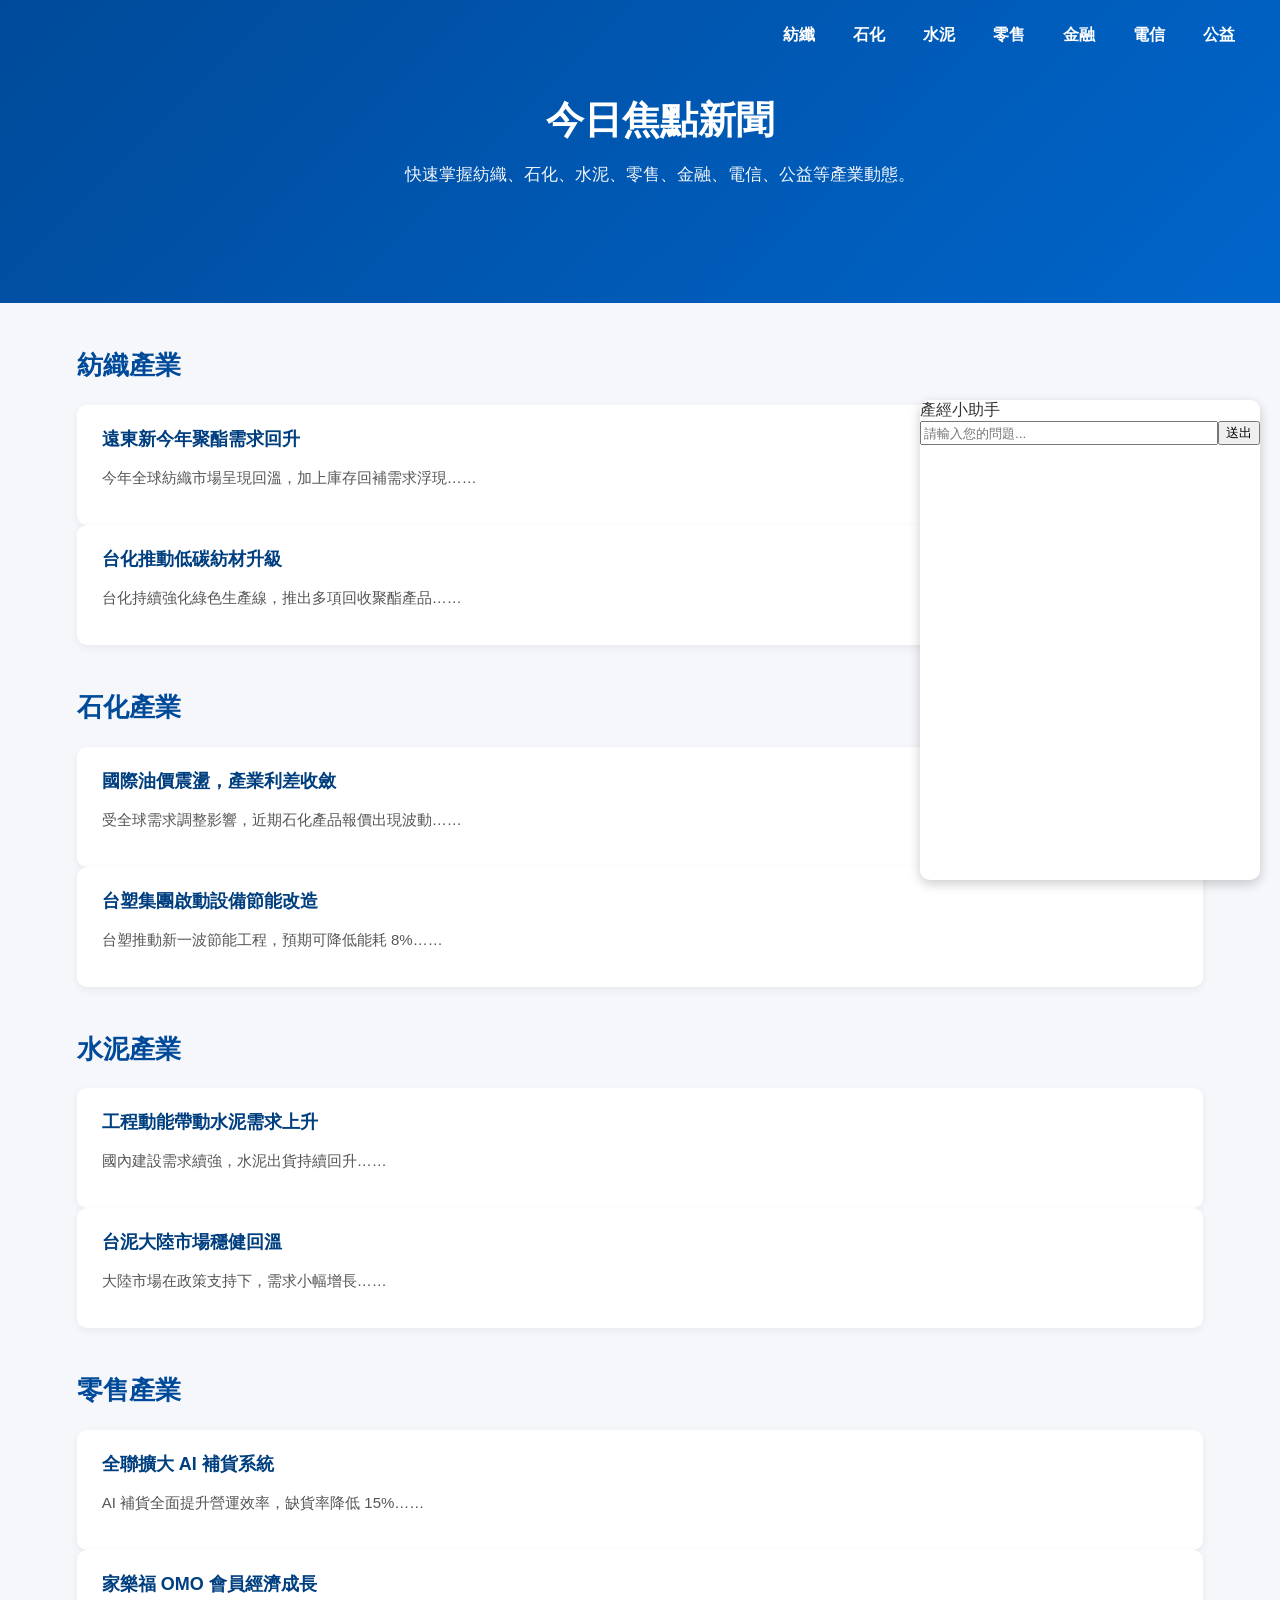
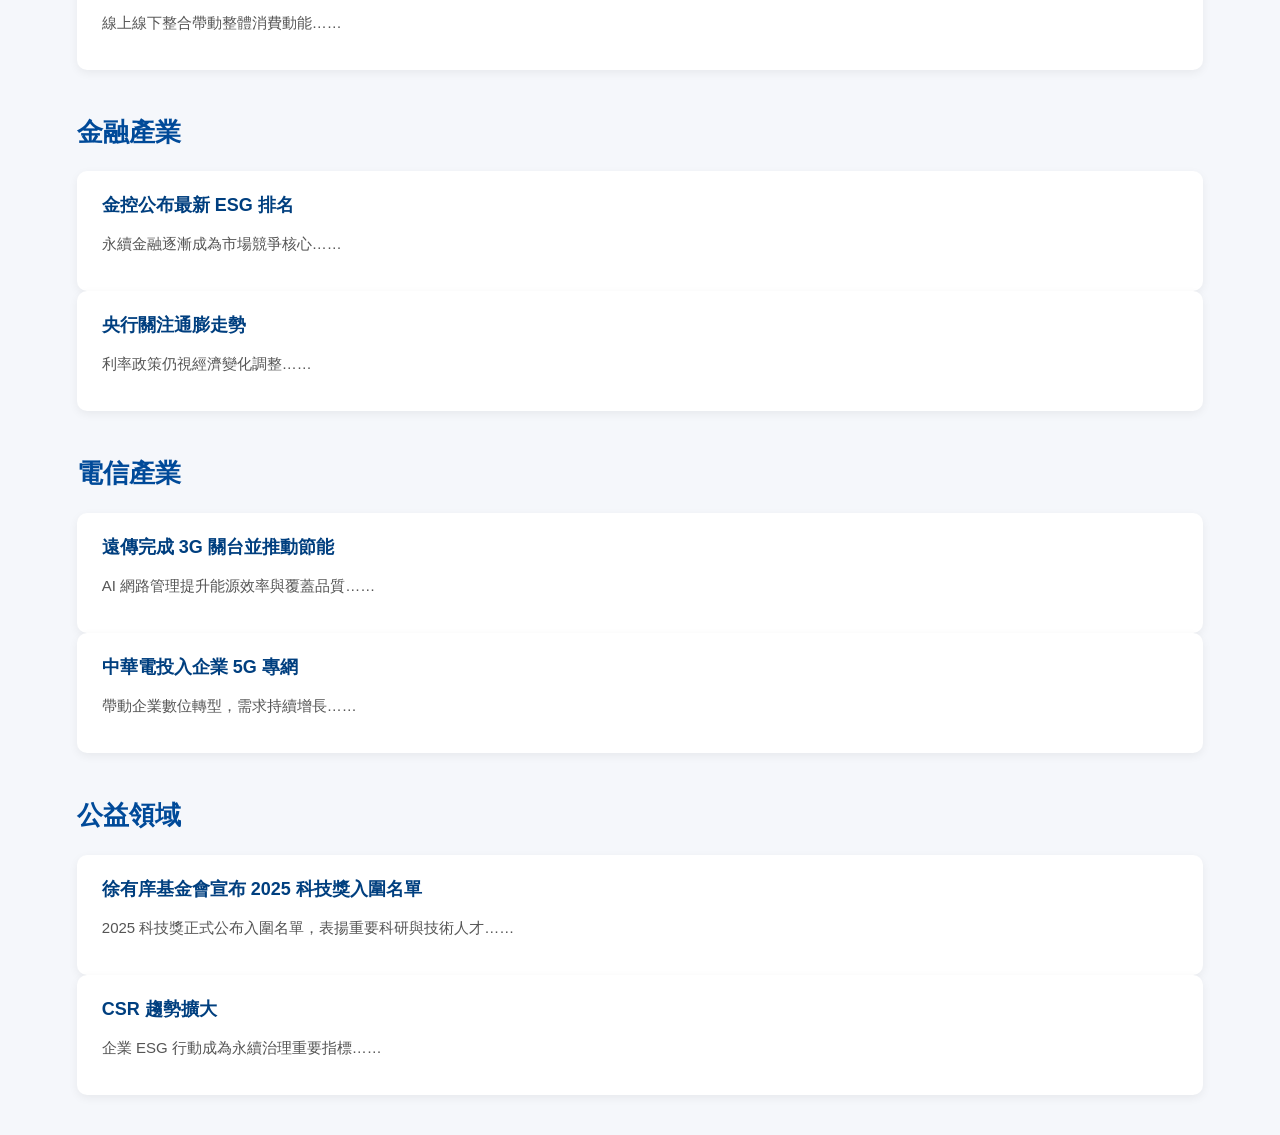
==== commit 5d776c2f: "Update index.html" ====
--- a/index.html
+++ b/index.html
@@ -22,10 +22,10 @@
     <a href="category.html?type=公益">公益</a>
 </nav>
 
-<!-- ======== 頁首（藍色背景） ======== -->
+<!-- ======== 頁首（藍色主視覺） ======== -->
 <header class="page-header">
     <h1>今日焦點新聞</h1>
-    <p>快速掌握紡纖、石化、水泥、零售、金融、電信、公益等產業動態。</p>
+    <p>快速掌握紡織、石化、水泥、零售、金融、電信、公益等產業動態。</p>
 </header>
 
 <main>
--- a/style.css
+++ b/style.css
@@ -1,206 +1,127 @@
-/* ================================
-   全站 Reset
-================================ */
-* {
+/* ===============================
+   全域設定
+=================================*/
+body {
+    font-family: "Microsoft JhengHei", sans-serif;
     margin: 0;
-    padding: 0;
-    box-sizing: border-box;
-    font-family: "Noto Sans TC", sans-serif;
-}
-
-body {
     background: #f5f7fb;
     color: #333;
 }
 
-/* ================================
-   右上角分類選單
-================================ */
-.top-nav {
+main {
+    width: 88%;
+    margin: 40px auto;
+}
+
+/* ===============================
+   頁首 – 藍色主視覺
+=================================*/
+.page-header {
+    width: 100%;
+    background: linear-gradient(135deg, #004a99, #0066cc);
+    padding: 70px 20px;
+    padding-bottom: 100px;
+    color: white;
+    text-align: center;
+    position: relative;
+}
+
+.page-header h1 {
+    font-size: 38px;
+    font-weight: 800;
+    margin-bottom: 10px;
+}
+
+.page-header p {
+    font-size: 17px;
+    opacity: 0.95;
+}
+
+/* ===============================
+   右上角分類選單（你的 class）
+=================================*/
+.category-nav {
     position: absolute;
     top: 20px;
-    right: 30px;
+    right: 35px;
     display: flex;
     gap: 18px;
+    z-index: 10;
 }
 
-.top-nav a {
+.category-nav a {
     font-weight: 700;
     font-size: 16px;
-    color: #003f7f;
+    color: white;             /* 白字 */
     text-decoration: none;
-    padding: 4px 8px;
+    padding: 5px 10px;
     border-radius: 4px;
     transition: 0.2s ease;
 }
 
-.top-nav a:hover {
-    background: #003f7f;
+.category-nav a:hover {
+    background: rgba(255, 255, 255, 0.25);
     color: white;
 }
 
-/* ================================
-   頁首（藍色區塊）
-================================ */
-.header {
-    width: 100%;
-    background: linear-gradient(135deg, #004a99, #0066cc);
-    padding: 80px 20px 70px;
-    color: white;
-    text-align: center;
+/* ===============================
+   各產業區塊
+=================================*/
+.industry-section h2 {
+    font-size: 26px;
+    font-weight: 800;
+    color: #004a99;
+    margin-top: 45px;
 }
 
-.header h1 {
-    font-size: 36px;
-    font-weight: 800;
-}
-
-.header p {
-    margin-top: 10px;
-    font-size: 16px;
-    opacity: 0.9;
-}
-
-/* ================================
-   Section 標題
-================================ */
-.section-title {
-    font-size: 22px;
-    font-weight: 900;
-    color: #003f7f;
-    border-left: 6px solid #ff6b00;
-    padding-left: 12px;
-    margin: 40px 0 20px;
-}
-
-/* ================================
-   新聞卡片排版
-================================ */
+/* ===============================
+   新聞卡片（兩欄）
+=================================*/
+.news-grid {
+    display: grid;
+/* ===============================
+   新聞卡片（兩欄） – 繼續補完
+=================================*/
 .news-grid {
     display: grid;
     grid-template-columns: 1fr 1fr;
-    gap: 25px;
-    padding-bottom: 20px;
+    gap: 20px;
+    margin: 20px 0 50px;
 }
 
+/* 單張卡片 */
 .news-card {
     background: white;
-    padding: 24px;
+    padding: 22px 25px;
     border-radius: 10px;
-    box-shadow: 0 4px 12px rgba(0,0,0,0.08);
-    transition: 0.25s ease;
+    box-shadow: 0 3px 10px rgba(0,0,0,0.06);
+    transition: transform 0.2s ease, box-shadow 0.2s ease;
 }
 
 .news-card:hover {
     transform: translateY(-4px);
-    box-shadow: 0 6px 16px rgba(0,0,0,0.12);
+    box-shadow: 0 8px 18px rgba(0,0,0,0.1);
 }
 
 .news-card h3 {
+    margin-top: 0;
     font-size: 18px;
     font-weight: 700;
-    color: #004a99;
-    margin-bottom: 10px;
+    color: #003f7f;
 }
 
 .news-card p {
+    margin-top: 8px;
+    font-size: 15px;
     color: #555;
-    line-height: 1.6;
 }
 
-/* ================================
-   Chatbot 對話框
-================================ */
-.chatbot-widget {
-    position: fixed;
-    bottom: 20px;
-    right: 20px;
-    width: 340px;
-    height: 480px;
-    background: white;
-    border-radius: 12px;
-    box-shadow: 0 4px 14px rgba(0,0,0,0.2);
-    display: flex;
-    flex-direction: column;
-    overflow: hidden;
-    z-index: 9999;
-}
-
-.chatbot-header {
-    background: #003f7f;
-    color: white;
-    padding: 14px;
-    font-size: 16px;
-    font-weight: 800;
-}
-
-.chatbot-body {
-    flex: 1;
-    padding: 14px;
-    overflow-y: auto;
-    background: #fff;
-}
-
-.chatbot-input {
-    display: flex;
-    border-top: 1px solid #ddd;
-}
-
-.chatbot-input input {
-    flex: 1;
-    padding: 10px;
-    border: none;
-    outline: none;
-}
-
-.chatbot-input button {
-    background: #ff6b00;
-    color: white;
-    border: none;
-    padding: 10px 14px;
-    font-weight: bold;
-    cursor: pointer;
-}
-
-/* Chatbot 訊息泡泡 */
-.msg-user {
-    background: #e6f1ff;
-    padding: 10px 14px;
-    border-radius: 10px;
-    margin: 8px 0;
-    align-self: flex-end;
-    max-width: 85%;
-}
-
-.msg-bot {
-    background: #f0f0f0;
-    padding: 10px 14px;
-    border-radius: 10px;
-    margin: 8px 0;
-    align-self: flex-start;
-    max-width: 85%;
-}
-
-/* ================================
-   手機 RWD
-================================ */
-@media (max-width: 768px) {
+/* ===============================
+   RWD（手機版變一欄）
+=================================*/
+@media (max-width: 900px) {
     .news-grid {
         grid-template-columns: 1fr;
     }
+}
 
-    .top-nav {
-        top: 10px;
-        right: 10px;
-        gap: 12px;
-    }
-
-    .top-nav a {
-        font-size: 14px;
-    }
-
-    .chatbot-widget {
-        width: 90%;
-        right: 5%;
-    }
-}
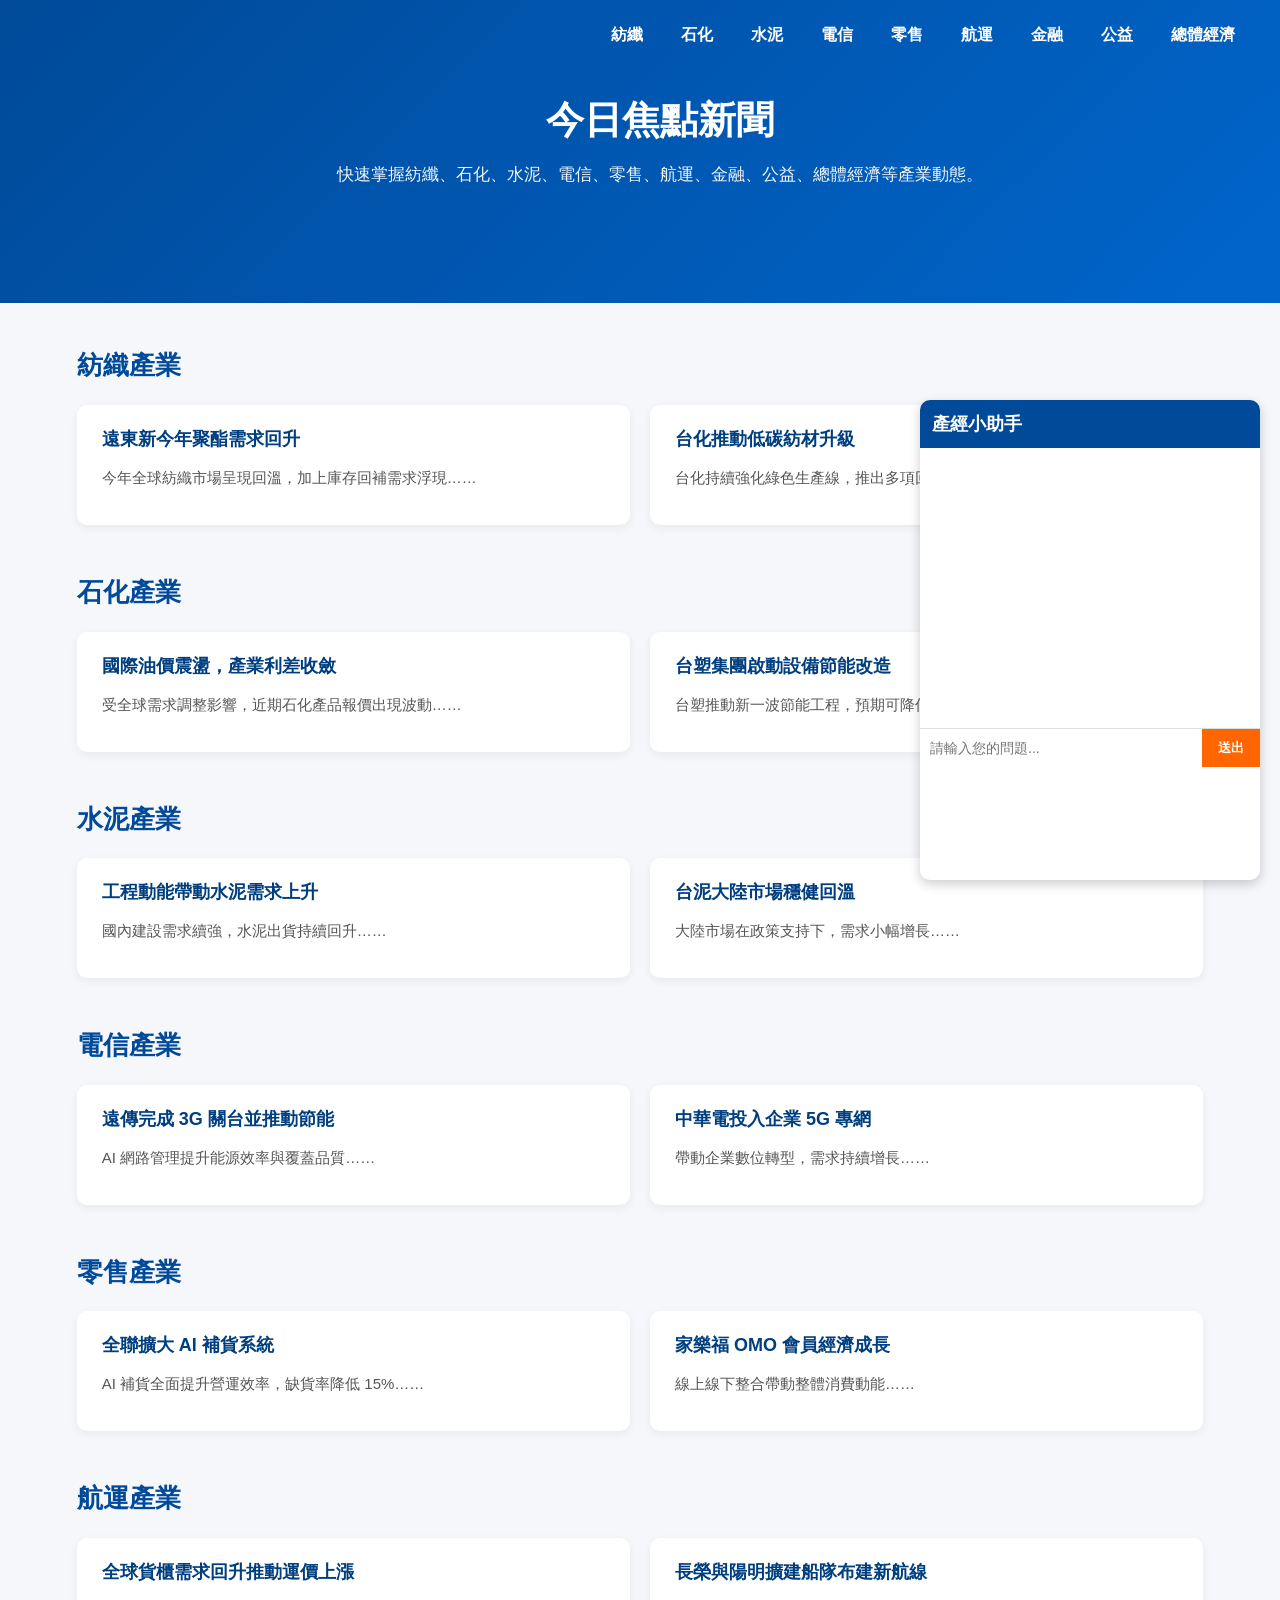
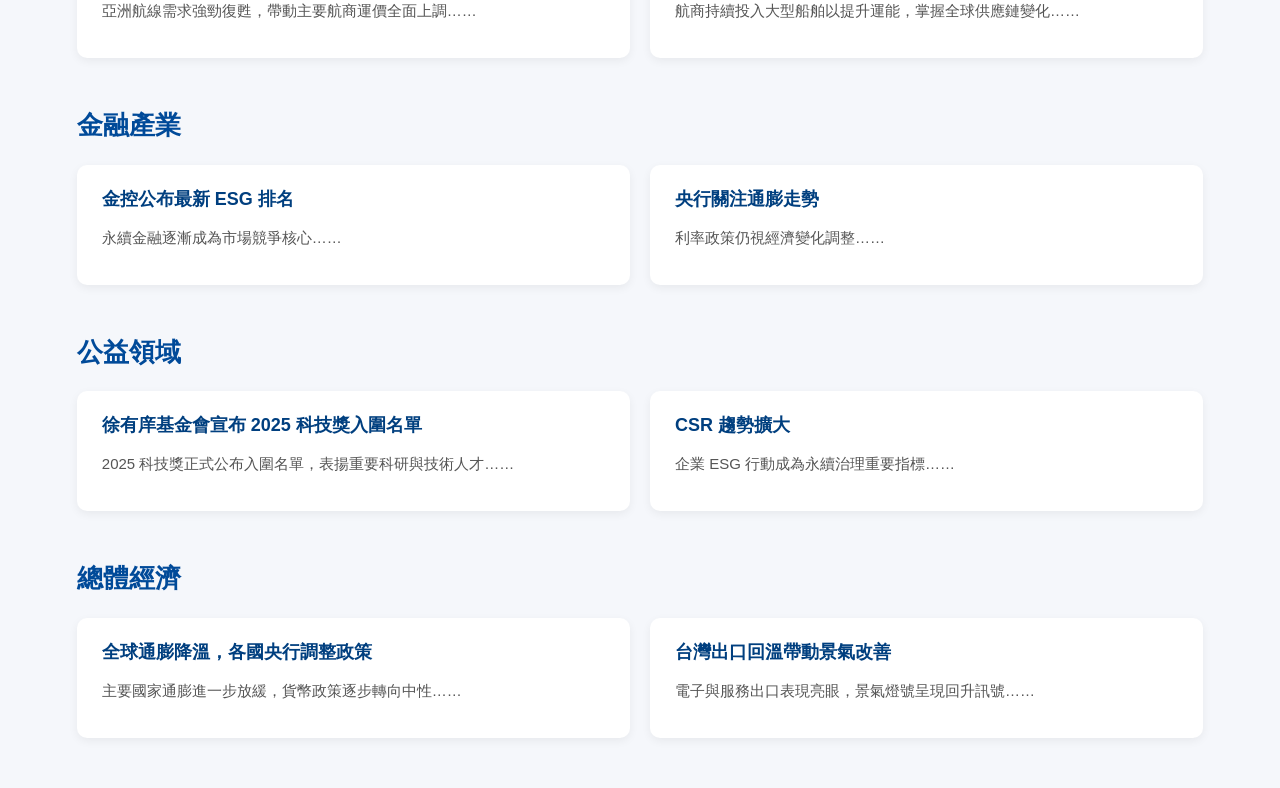
==== commit 1931cac9: "Update index.html" ====
--- a/index.html
+++ b/index.html
@@ -16,16 +16,18 @@
     <a href="category.html?type=紡纖">紡纖</a>
     <a href="category.html?type=石化">石化</a>
     <a href="category.html?type=水泥">水泥</a>
+    <a href="category.html?type=電信">電信</a>
     <a href="category.html?type=零售">零售</a>
+    <a href="category.html?type=航運">航運</a>
     <a href="category.html?type=金融">金融</a>
-    <a href="category.html?type=電信">電信</a>
     <a href="category.html?type=公益">公益</a>
+    <a href="category.html?type=總體經濟">總體經濟</a>
 </nav>
 
-<!-- ======== 頁首（藍色主視覺） ======== -->
+<!-- ======== 頁首（藍色背景） ======== -->
 <header class="page-header">
     <h1>今日焦點新聞</h1>
-    <p>快速掌握紡織、石化、水泥、零售、金融、電信、公益等產業動態。</p>
+    <p>快速掌握紡纖、石化、水泥、電信、零售、航運、金融、公益、總體經濟等產業動態。</p>
 </header>
 
 <main>
@@ -75,7 +77,22 @@
     </div>
 </section>
 
-<!-- ==================== 4. 零售 ==================== -->
+<!-- ==================== 4. 電信 ==================== -->
+<section class="industry-section">
+    <h2>電信產業</h2>
+    <div class="news-grid">
+        <div class="news-card">
+            <h3>遠傳完成 3G 關台並推動節能</h3>
+            <p>AI 網路管理提升能源效率與覆蓋品質……</p>
+        </div>
+        <div class="news-card">
+            <h3>中華電投入企業 5G 專網</h3>
+            <p>帶動企業數位轉型，需求持續增長……</p>
+        </div>
+    </div>
+</section>
+
+<!-- ==================== 5. 零售 ==================== -->
 <section class="industry-section">
     <h2>零售產業</h2>
     <div class="news-grid">
@@ -90,7 +107,22 @@
     </div>
 </section>
 
-<!-- ==================== 5. 金融 ==================== -->
+<!-- ==================== 6. 航運 ==================== -->
+<section class="industry-section">
+    <h2>航運產業</h2>
+    <div class="news-grid">
+        <div class="news-card">
+            <h3>全球貨櫃需求回升推動運價上漲</h3>
+            <p>亞洲航線需求強勁復甦，帶動主要航商運價全面上調……</p>
+        </div>
+        <div class="news-card">
+            <h3>長榮與陽明擴建船隊布建新航線</h3>
+            <p>航商持續投入大型船舶以提升運能，掌握全球供應鏈變化……</p>
+        </div>
+    </div>
+</section>
+
+<!-- ==================== 7. 金融 ==================== -->
 <section class="industry-section">
     <h2>金融產業</h2>
     <div class="news-grid">
@@ -105,22 +137,7 @@
     </div>
 </section>
 
-<!-- ==================== 6. 電信 ==================== -->
-<section class="industry-section">
-    <h2>電信產業</h2>
-    <div class="news-grid">
-        <div class="news-card">
-            <h3>遠傳完成 3G 關台並推動節能</h3>
-            <p>AI 網路管理提升能源效率與覆蓋品質……</p>
-        </div>
-        <div class="news-card">
-            <h3>中華電投入企業 5G 專網</h3>
-            <p>帶動企業數位轉型，需求持續增長……</p>
-        </div>
-    </div>
-</section>
-
-<!-- ==================== 7. 公益 ==================== -->
+<!-- ==================== 8. 公益 ==================== -->
 <section class="industry-section">
     <h2>公益領域</h2>
     <div class="news-grid">
@@ -131,6 +148,21 @@
         <div class="news-card">
             <h3>CSR 趨勢擴大</h3>
             <p>企業 ESG 行動成為永續治理重要指標……</p>
+        </div>
+    </div>
+</section>
+
+<!-- ==================== 9. 總體經濟 ==================== -->
+<section class="industry-section">
+    <h2>總體經濟</h2>
+    <div class="news-grid">
+        <div class="news-card">
+            <h3>全球通膨降溫，各國央行調整政策</h3>
+            <p>主要國家通膨進一步放緩，貨幣政策逐步轉向中性……</p>
+        </div>
+        <div class="news-card">
+            <h3>台灣出口回溫帶動景氣改善</h3>
+            <p>電子與服務出口表現亮眼，景氣燈號呈現回升訊號……</p>
         </div>
     </div>
 </section>
--- a/style.css
+++ b/style.css
@@ -19,8 +19,7 @@
 .page-header {
     width: 100%;
     background: linear-gradient(135deg, #004a99, #0066cc);
-    padding: 70px 20px;
-    padding-bottom: 100px;
+    padding: 70px 20px 100px;
     color: white;
     text-align: center;
     position: relative;
@@ -38,7 +37,7 @@
 }
 
 /* ===============================
-   右上角分類選單（你的 class）
+   右上角分類選單
 =================================*/
 .category-nav {
     position: absolute;
@@ -52,7 +51,7 @@
 .category-nav a {
     font-weight: 700;
     font-size: 16px;
-    color: white;             /* 白字 */
+    color: white;
     text-decoration: none;
     padding: 5px 10px;
     border-radius: 4px;
@@ -65,7 +64,7 @@
 }
 
 /* ===============================
-   各產業區塊
+   各產業標題
 =================================*/
 .industry-section h2 {
     font-size: 26px;
@@ -76,11 +75,6 @@
 
 /* ===============================
    新聞卡片（兩欄）
-=================================*/
-.news-grid {
-    display: grid;
-/* ===============================
-   新聞卡片（兩欄） – 繼續補完
 =================================*/
 .news-grid {
     display: grid;
@@ -117,6 +111,59 @@
 }
 
 /* ===============================
+   Chatbot 小幫手
+=================================*/
+.chatbot-widget {
+    position: fixed;
+    bottom: 20px;
+    right: 20px;
+    width: 320px;
+    background: white;
+    border-radius: 12px;
+    box-shadow: 0 4px 12px rgba(0,0,0,0.1);
+    overflow: hidden;
+    display: flex;
+    flex-direction: column;
+    z-index: 50;
+}
+
+.chatbot-header {
+    background: #004a99;
+    color: white;
+    padding: 12px;
+    font-size: 18px;
+    font-weight: 700;
+}
+
+.chatbot-body {
+    height: 260px;
+    padding: 10px;
+    overflow-y: auto;
+    font-size: 15px;
+}
+
+.chatbot-input {
+    display: flex;
+    border-top: 1px solid #ddd;
+}
+
+.chatbot-input input {
+    flex: 1;
+    padding: 10px;
+    border: none;
+    font-size: 14px;
+}
+
+.chatbot-input button {
+    background: #ff6600;
+    color: white;
+    border: none;
+    padding: 10px 16px;
+    cursor: pointer;
+    font-weight: 700;
+}
+
+/* ===============================
    RWD（手機版變一欄）
 =================================*/
 @media (max-width: 900px) {
@@ -124,4 +171,3 @@
         grid-template-columns: 1fr;
     }
 }
-
